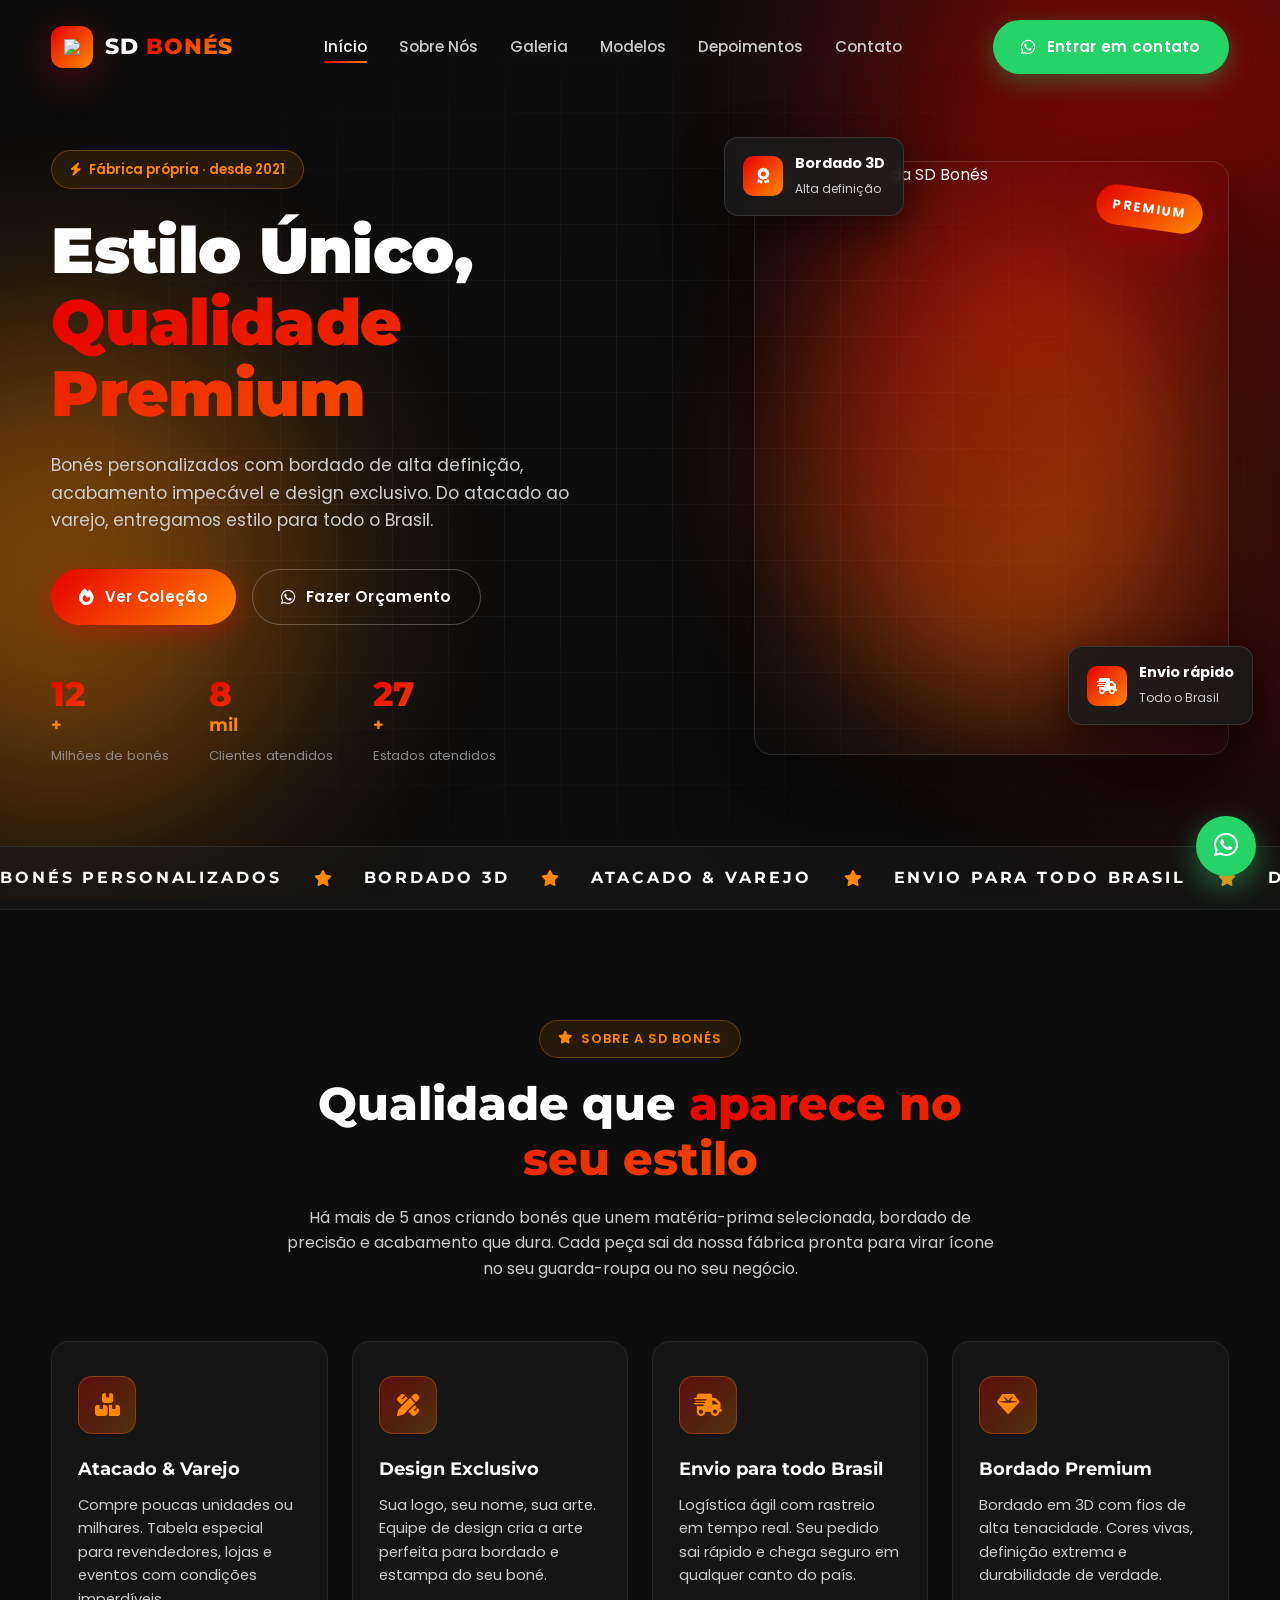
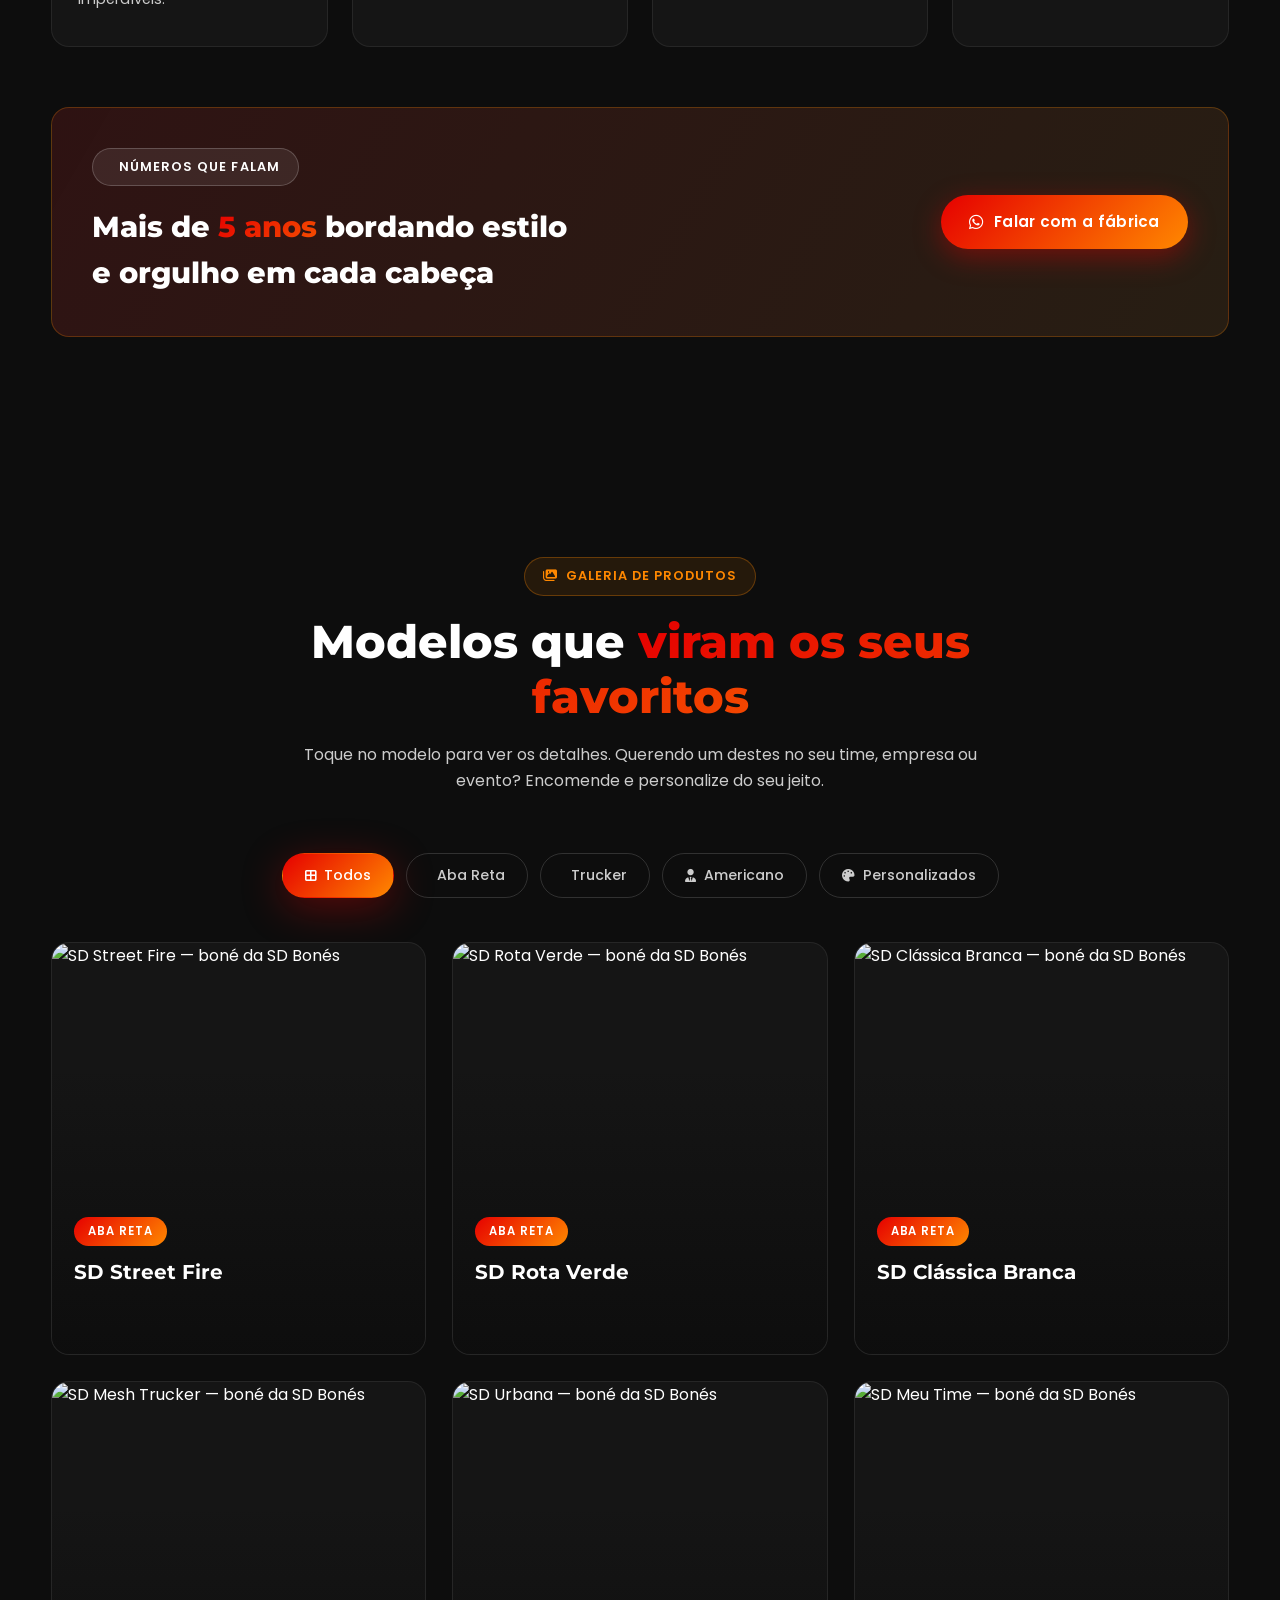
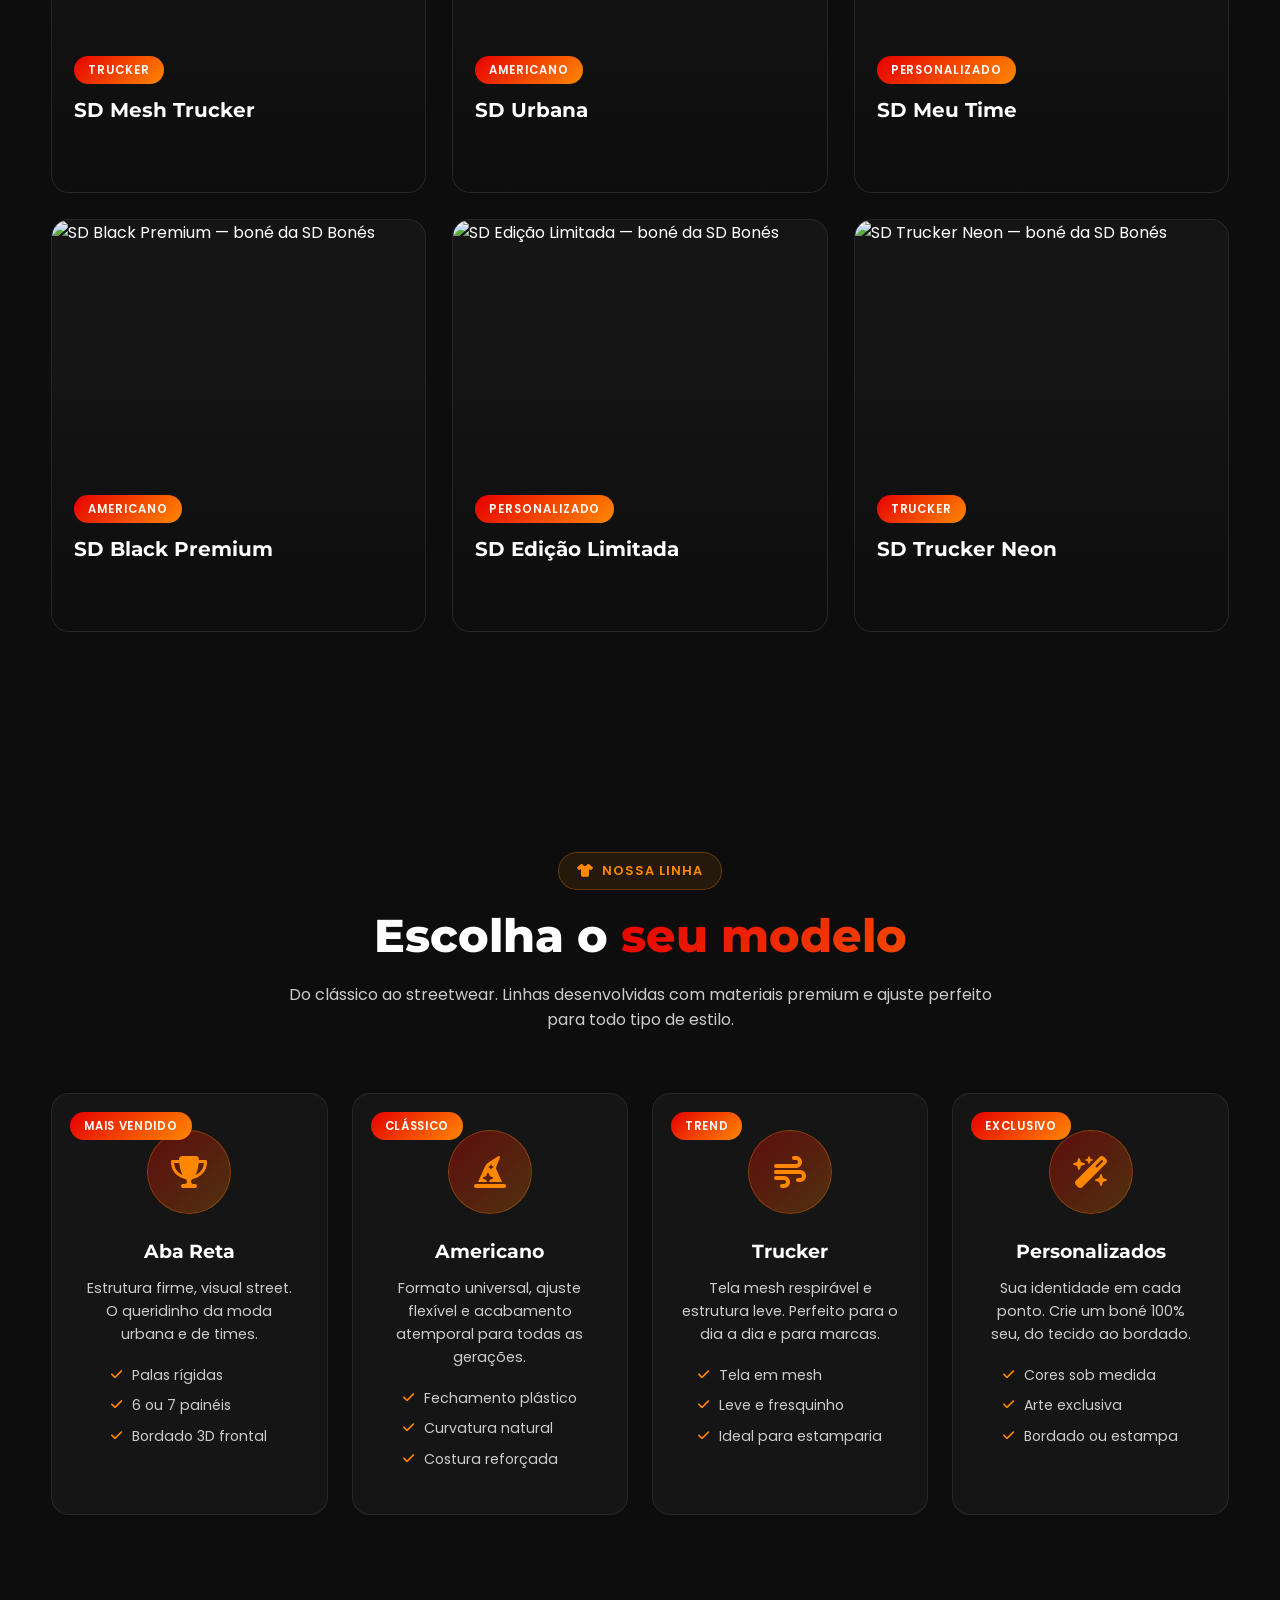
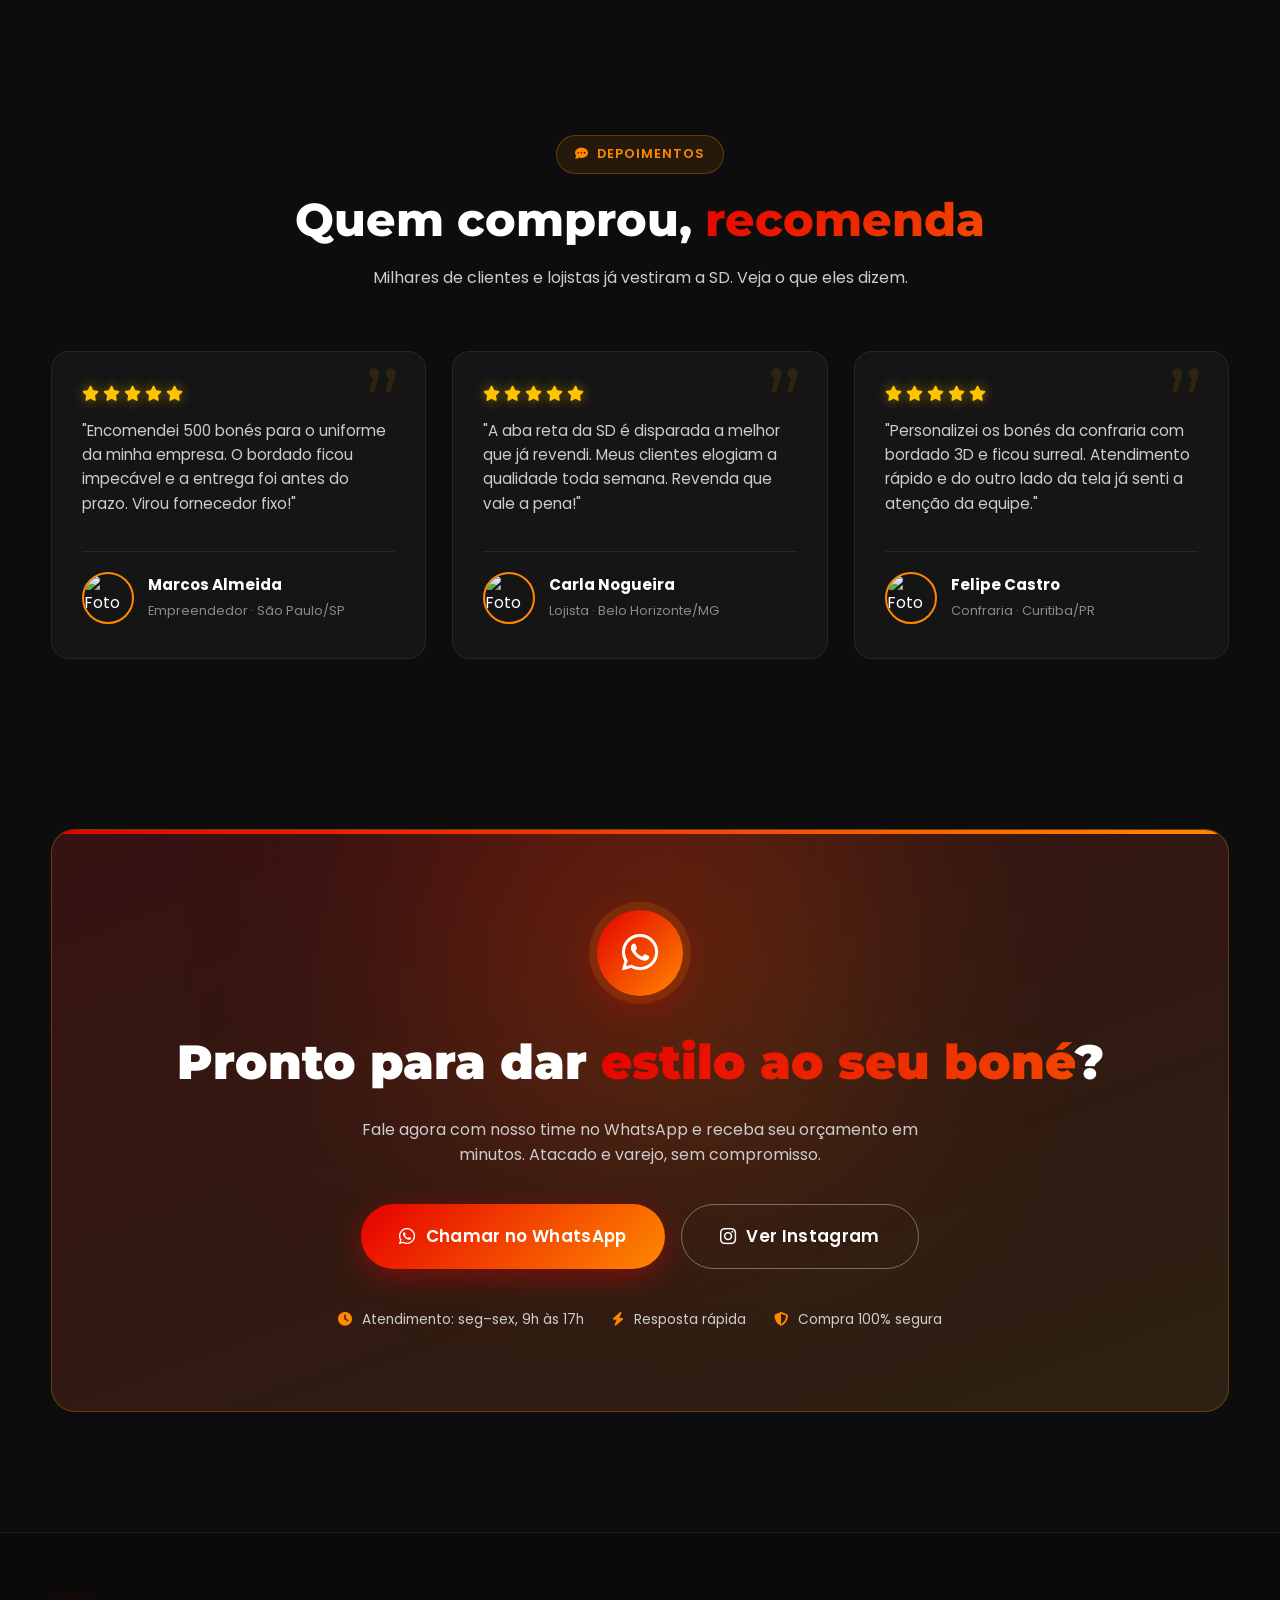
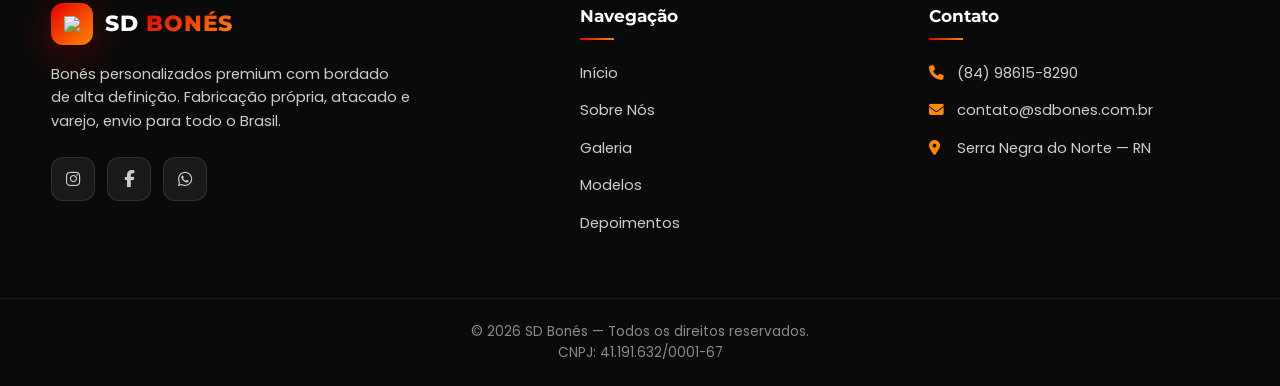
==== index.html @ 0f5629a9 "Primeira versão da landing page SD Bonés" ====
<!DOCTYPE html>
<html lang="pt-BR">
<head>
    <meta charset="UTF-8">
    <meta name="viewport" content="width=device-width, initial-scale=1.0">
    <title>SD Bonés — Bonés Personalizados Premium</title>
    <meta name="description" content="SD Bonés: fábrica de bonés personalizados, estilosos e de alta qualidade. Atacado e varejo, envio para todo o Brasil. Faça seu orçamento no WhatsApp.">
    <link rel="preconnect" href="https://fonts.googleapis.com">
    <link rel="preconnect" href="https://fonts.gstatic.com" crossorigin>
    <link href="https://fonts.googleapis.com/css2?family=Poppins:wght@300;400;500;600;700;800&family=Montserrat:wght@700;800;900&display=swap" rel="stylesheet">
    <link rel="stylesheet" href="https://cdnjs.cloudflare.com/ajax/libs/font-awesome/6.5.1/css/all.min.css">
    <script src="https://cdn.jsdelivr.net/npm/sweetalert2@11"></script>
    <link rel="stylesheet" href="style.css">
</head>
<body>

    <!-- ===== BACKGROUND GLOW FIXO ===== -->
    <div class="bg-glow" aria-hidden="true">
        <div class="orb orb-red"></div>
        <div class="orb orb-orange"></div>
        <div class="orb orb-red-2"></div>
        <div class="grid-overlay"></div>
    </div>

    <!-- ===== HEADER / NAVBAR ===== -->
    <header class="navbar" id="navbar">
        <nav class="nav-container">
            <a href="#inicio" class="brand" aria-label="SD Bonés — Início">
                <span class="brand-icon"><img src="https://i.ibb.co/QvWr6qHB/Gemini-Generated-Image-k5nzqlk5nzqlk5nz-1.png"></i></span>
                <span class="brand-text">SD <span>BONÉS</span></span>
            </a>

            <ul class="nav-menu" id="navMenu">
                <li><a href="#inicio" class="nav-link active">Início</a></li>
                <li><a href="#sobre" class="nav-link">Sobre Nós</a></li>
                <li><a href="#galeria" class="nav-link">Galeria</a></li>
                <li><a href="#modelos" class="nav-link">Modelos</a></li>
                <li><a href="#depoimentos" class="nav-link">Depoimentos</a></li>
                <li><a href="#contato" class="nav-link">Contato</a></li>
                <li class="nav-cta-mobile">
                    <a href="https://wa.me/5584986158290?text=Ol%C3%A1!%20Quero%20fazer%20um%20pedido%20de%20bon%C3%A9s%20personalizados." target="_blank" rel="noopener" class="btn btn-whatsapp btn-sm">
                        <i class="fa-brands fa-whatsapp"></i> Entrar em contato
                    </a>
                </li>
            </ul>

            <a href="https://wa.me/5584986158290?text=Ol%C3%A1!%20Quero%20fazer%20um%20pedido%20de%20bon%C3%A9s%20personalizados." target="_blank" rel="noopener" class="btn btn-whatsapp nav-cta-desktop">
                <i class="fa-brands fa-whatsapp"></i> Entrar em contato
            </a>

            <button class="hamburger" id="hamburger" aria-label="Abrir menu" aria-expanded="false">
                <span></span><span></span><span></span>
            </button>
        </nav>
    </header>

    <!-- ===== HERO ===== -->
    <section class="hero" id="inicio">
        <div class="container hero-grid">
            <div class="hero-content reveal">
                <span class="hero-badge"><i class="fa-solid fa-bolt"></i> Fábrica própria · desde 2021</span>
                <h1 class="hero-title">
                    Estilo Único, <span class="gradient-text">Qualidade Premium</span>
                </h1>
                <p class="hero-subtitle">
                    Bonés personalizados com bordado de alta definição, acabamento impecável e design exclusivo.
                    Do atacado ao varejo, entregamos estilo para todo o Brasil.
                </p>
                <div class="hero-actions">
                    <a href="#galeria" class="btn btn-gradient">
                        <i class="fa-solid fa-fire"></i> Ver Coleção
                    </a>
                    <a href="https://wa.me/5584986158290?text=Ol%C3%A1!%20Quero%20fazer%20um%20or%C3%A7amento%20de%20bon%C3%A9s." target="_blank" rel="noopener" class="btn btn-outline">
                        <i class="fa-brands fa-whatsapp"></i> Fazer Orçamento
                    </a>
                </div>
                <div class="hero-stats">
                    <div class="stat">
                        <span class="stat-num" data-count="12">0</span><span class="stat-plus">+</span>
                        <span class="stat-label">Milhões de bonés</span>
                    </div>
                    <div class="stat">
                        <span class="stat-num" data-count="8">0</span><span class="stat-plus">mil</span>
                        <span class="stat-label">Clientes atendidos</span>
                    </div>
                    <div class="stat">
                        <span class="stat-num" data-count="27">0</span><span class="stat-plus">+</span>
                        <span class="stat-label">Estados atendidos</span>
                    </div>
                </div>
            </div>

            <div class="hero-visual reveal">
                <div class="hero-card-glow"></div>
                <img class="hero-img" src="https://i.ibb.co/RG0pTcCv/Captura-de-tela-2026-08-04-175553.png" alt="Boné premium da SD Bonés">
                <div class="hero-float-card float-card-1">
                    <span class="float-icon"><i class="fa-solid fa-award"></i></span>
                    <div>
                        <strong>Bordado 3D</strong>
                        <small>Alta definição</small>
                    </div>
                </div>
                <div class="hero-float-card float-card-2">
                    <span class="float-icon"><i class="fa-solid fa-truck-fast"></i></span>
                    <div>
                        <strong>Envio rápido</strong>
                        <small>Todo o Brasil</small>
                    </div>
                </div>
                <div class="hero-float-badge">Premium</div>
            </div>
        </div>

        <div class="marquee" aria-hidden="true">
            <div class="marquee-track">
                <span>BONÉS PERSONALIZADOS</span><i class="fa-solid fa-star"></i>
                <span>BORDADO 3D</span><i class="fa-solid fa-star"></i>
                <span>ATACADO &amp; VAREJO</span><i class="fa-solid fa-star"></i>
                <span>ENVIO PARA TODO BRASIL</span><i class="fa-solid fa-star"></i>
                <span>DESIGN EXCLUSIVO</span><i class="fa-solid fa-star"></i>
                <span>BONÉS PERSONALIZADOS</span><i class="fa-solid fa-star"></i>
                <span>BORDADO 3D</span><i class="fa-solid fa-star"></i>
                <span>ATACADO &amp; VAREJO</span><i class="fa-solid fa-star"></i>
                <span>ENVIO PARA TODO BRASIL</span><i class="fa-solid fa-star"></i>
                <span>DESIGN EXCLUSIVO</span><i class="fa-solid fa-star"></i>
            </div>
        </div>
    </section>

    <!-- ===== SOBRE ===== -->
    <section class="sobre" id="sobre">
        <div class="container">
            <div class="section-head reveal">
                <span class="section-tag"><i class="fa-solid fa-star"></i> Sobre a SD Bonés</span>
                <h2 class="section-title">Qualidade que <span class="gradient-text">aparece no seu estilo</span></h2>
                <p class="section-sub">Há mais de 5 anos criando bonés que unem matéria-prima selecionada, bordado de precisão e acabamento que dura. Cada peça sai da nossa fábrica pronta para virar ícone no seu guarda-roupa ou no seu negócio.</p>
            </div>

            <div class="sobre-grid">
                <article class="card feature reveal">
                    <div class="card-glow"></div>
                    <span class="feature-icon"><i class="fa-solid fa-boxes-stacked"></i></span>
                    <h3>Atacado &amp; Varejo</h3>
                    <p>Compre poucas unidades ou milhares. Tabela especial para revendedores, lojas e eventos com condições imperdíveis.</p>
                </article>
                <article class="card feature reveal">
                    <div class="card-glow"></div>
                    <span class="feature-icon"><i class="fa-solid fa-pen-ruler"></i></span>
                    <h3>Design Exclusivo</h3>
                    <p>Sua logo, seu nome, sua arte. Equipe de design cria a arte perfeita para bordado e estampa do seu boné.</p>
                </article>
                <article class="card feature reveal">
                    <div class="card-glow"></div>
                    <span class="feature-icon"><i class="fa-solid fa-truck-fast"></i></span>
                    <h3>Envio para todo Brasil</h3>
                    <p>Logística ágil com rastreio em tempo real. Seu pedido sai rápido e chega seguro em qualquer canto do país.</p>
                </article>
                <article class="card feature reveal">
                    <div class="card-glow"></div>
                    <span class="feature-icon"><i class="fa-solid fa-gem"></i></span>
                    <h3>Bordado Premium</h3>
                    <p>Bordado em 3D com fios de alta tenacidade. Cores vivas, definição extrema e durabilidade de verdade.</p>
                </article>
            </div>

            <div class="sobre-banner reveal">
                <div class="sobre-banner-text">
                    <span class="section-tag light"><i class="gradient-text"></i> Números que falam</span>
                    <h3>Mais de <span class="gradient-text">5 anos</span> bordando estilo e orgulho em cada cabeça</h3>
                </div>
                <a href="https://wa.me/5584986158290?text=Ol%C3%A1!%20Quero%20conhecer%20mais%20sobre%20a%20SD%20Bon%C3%A9s." target="_blank" rel="noopener" class="btn btn-gradient">
                    <i class="fa-brands fa-whatsapp"></i> Falar com a fábrica
                </a>
            </div>
        </div>
    </section>

    <!-- ===== GALERIA ===== -->
    <section class="galeria" id="galeria">
        <div class="container">
            <div class="section-head reveal">
                <span class="section-tag"><i class="fa-solid fa-images"></i> Galeria de Produtos</span>
                <h2 class="section-title">Modelos que <span class="gradient-text">viram os seus favoritos</span></h2>
                <p class="section-sub">Toque no modelo para ver os detalhes. Querendo um destes no seu time, empresa ou evento? Encomende e personalize do seu jeito.</p>
            </div>

            <div class="filter-bar reveal" id="filterBar">
                <button class="filter-btn active" data-filter="todos"><i class="fa-solid fa-border-all"></i> Todos</button>
                <button class="filter-btn" data-filter="abareta"><i class="fa-solid fa-cap-solid"></i> Aba Reta</button>
                <button class="filter-btn" data-filter="trucker"><i class="fa-solid fa-mesh"></i> Trucker</button>
                <button class="filter-btn" data-filter="americano"><i class="fa-solid fa-user-tie"></i> Americano</button>
                <button class="filter-btn" data-filter="personalizados"><i class="fa-solid fa-palette"></i> Personalizados</button>
            </div>

            <div class="gallery-grid" id="galleryGrid">
                <!-- Items injetados via JS -->
            </div>
        </div>
    </section>

    <!-- ===== MODELOS ===== -->
    <section class="modelos" id="modelos">
        <div class="container">
            <div class="section-head reveal">
                <span class="section-tag"><i class="fa-solid fa-shirt"></i>Nossa Linha</span>
                <h2 class="section-title">Escolha o <span class="gradient-text">seu modelo</span></h2>
                <p class="section-sub">Do clássico ao streetwear. Linhas desenvolvidas com materiais premium e ajuste perfeito para todo tipo de estilo.</p>
            </div>

            <div class="modelos-grid">
                <article class="modelo-card reveal">
                    <span class="modelo-tag">Mais vendido</span>
                    <div class="modelo-emoji"><i class="fa-solid fa-trophy"></i></div>
                    <h3>Aba Reta</h3>
                    <p>Estrutura firme, visual street. O queridinho da moda urbana e de times.</p>
                    <ul>
                        <li><i class="fa-solid fa-check"></i> Palas rígidas</li>
                        <li><i class="fa-solid fa-check"></i> 6 ou 7 painéis</li>
                        <li><i class="fa-solid fa-check"></i> Bordado 3D frontal</li>
                    </ul>
                </article>
                <article class="modelo-card reveal">
                    <span class="modelo-tag">Clássico</span>
                    <div class="modelo-emoji"><i class="fa-solid fa-hat-wizard"></i></div>
                    <h3>Americano</h3>
                    <p>Formato universal, ajuste flexível e acabamento atemporal para todas as gerações.</p>
                    <ul>
                        <li><i class="fa-solid fa-check"></i> Fechamento plástico</li>
                        <li><i class="fa-solid fa-check"></i> Curvatura natural</li>
                        <li><i class="fa-solid fa-check"></i> Costura reforçada</li>
                    </ul>
                </article>
                <article class="modelo-card reveal">
                    <span class="modelo-tag">Trend</span>
                    <div class="modelo-emoji"><i class="fa-solid fa-wind"></i></div>
                    <h3>Trucker</h3>
                    <p>Tela mesh respirável e estrutura leve. Perfeito para o dia a dia e para marcas.</p>
                    <ul>
                        <li><i class="fa-solid fa-check"></i> Tela em mesh</li>
                        <li><i class="fa-solid fa-check"></i> Leve e fresquinho</li>
                        <li><i class="fa-solid fa-check"></i> Ideal para estamparia</li>
                    </ul>
                </article>
                <article class="modelo-card reveal">
                    <span class="modelo-tag">Exclusivo</span>
                    <div class="modelo-emoji"><i class="fa-solid fa-wand-magic-sparkles"></i></div>
                    <h3>Personalizados</h3>
                    <p>Sua identidade em cada ponto. Crie um boné 100% seu, do tecido ao bordado.</p>
                    <ul>
                        <li><i class="fa-solid fa-check"></i> Cores sob medida</li>
                        <li><i class="fa-solid fa-check"></i> Arte exclusiva</li>
                        <li><i class="fa-solid fa-check"></i> Bordado ou estampa</li>
                    </ul>
                </article>
            </div>
        </div>
    </section>

    <!-- ===== DEPOIMENTOS ===== -->
    <section class="depoimentos" id="depoimentos">
        <div class="container">
            <div class="section-head reveal">
                <span class="section-tag"><i class="fa-solid fa-comment-dots"></i> Depoimentos</span>
                <h2 class="section-title">Quem comprou, <span class="gradient-text">recomenda</span></h2>
                <p class="section-sub">Milhares de clientes e lojistas já vestiram a SD. Veja o que eles dizem.</p>
            </div>

            <div class="testimonials-grid">
                <article class="testimonial-card reveal">
                    <div class="stars">
                        <i class="fa-solid fa-star"></i><i class="fa-solid fa-star"></i><i class="fa-solid fa-star"></i><i class="fa-solid fa-star"></i><i class="fa-solid fa-star"></i>
                    </div>
                    <p class="testimonial-text">"Encomendei 500 bonés para o uniforme da minha empresa. O bordado ficou impecável e a entrega foi antes do prazo. Virou fornecedor fixo!"</p>
                    <div class="testimonial-author">
                        <img src="https://i.pravatar.cc/80?img=12" alt="Foto de Marcos Almeida" loading="lazy">
                        <div>
                            <strong>Marcos Almeida</strong>
                            <small>Empreendedor · São Paulo/SP</small>
                        </div>
                    </div>
                </article>
                <article class="testimonial-card reveal">
                    <div class="stars">
                        <i class="fa-solid fa-star"></i><i class="fa-solid fa-star"></i><i class="fa-solid fa-star"></i><i class="fa-solid fa-star"></i><i class="fa-solid fa-star"></i>
                    </div>
                    <p class="testimonial-text">"A aba reta da SD é disparada a melhor que já revendi. Meus clientes elogiam a qualidade toda semana. Revenda que vale a pena!"</p>
                    <div class="testimonial-author">
                        <img src="https://i.pravatar.cc/80?img=47" alt="Foto de Carla Nogueira" loading="lazy">
                        <div>
                            <strong>Carla Nogueira</strong>
                            <small>Lojista · Belo Horizonte/MG</small>
                        </div>
                    </div>
                </article>
                <article class="testimonial-card reveal">
                    <div class="stars">
                        <i class="fa-solid fa-star"></i><i class="fa-solid fa-star"></i><i class="fa-solid fa-star"></i><i class="fa-solid fa-star"></i><i class="fa-solid fa-star"></i>
                    </div>
                    <p class="testimonial-text">"Personalizei os bonés da confraria com bordado 3D e ficou surreal. Atendimento rápido e do outro lado da tela já senti a atenção da equipe."</p>
                    <div class="testimonial-author">
                        <img src="https://i.pravatar.cc/80?img=32" alt="Foto de Felipe Castro" loading="lazy">
                        <div>
                            <strong>Felipe Castro</strong>
                            <small>Confraria · Curitiba/PR</small>
                        </div>
                    </div>
                </article>
            </div>
        </div>
    </section>

    <!-- ===== CTA FINAL ===== -->
    <section class="cta-final" id="contato">
        <div class="container">
            <div class="cta-banner reveal">
                <div class="cta-glow"></div>
                <span class="cta-icon"><i class="fa-brands fa-whatsapp"></i></span>
                <h2>Pronto para dar <span class="gradient-text">estilo ao seu boné</span>?</h2>
                <p>Fale agora com nosso time no WhatsApp e receba seu orçamento em minutos. Atacado e varejo, sem compromisso.</p>
                <div class="cta-actions">
                    <a href="https://wa.me/5584986158290?text=Ol%C3%A1!%20Quero%20fazer%20um%20pedido%20de%20bon%C3%A9s." target="_blank" rel="noopener" class="btn btn-gradient btn-lg">
                        <i class="fa-brands fa-whatsapp"></i> Chamar no WhatsApp
                    </a>
                    <a href="https://www.instagram.com/sd.bones/" target="_blank" rel="noopener" class="btn btn-outline-light btn-lg">
                        <i class="fa-brands fa-instagram"></i> Ver Instagram
                    </a>
                </div>
                <div class="cta-meta">
                    <span><i class="fa-solid fa-clock"></i> Atendimento: seg–sex, 9h às 17h</span>
                    <span><i class="fa-solid fa-bolt"></i> Resposta rápida</span>
                    <span><i class="fa-solid fa-shield-halved"></i> Compra 100% segura</span>
                </div>
            </div>
        </div>
    </section>

    <!-- ===== FOOTER ===== -->
    <footer class="footer">
        <div class="container footer-grid">
            <div class="footer-brand">
                <a href="#inicio" class="brand">
                    <span class="brand-icon"><img src="https://i.ibb.co/QvWr6qHB/Gemini-Generated-Image-k5nzqlk5nzqlk5nz-1.png"></span>
                    <span class="brand-text">SD <span>BONÉS</span></span>
                </a>
                <p>Bonés personalizados premium com bordado de alta definição. Fabricação própria, atacado e varejo, envio para todo o Brasil.</p>
                <div class="footer-social">
                    <a href="https://www.instagram.com/sd.bones/" target="_blank" rel="noopener" aria-label="Instagram"><i class="fa-brands fa-instagram"></i></a>
                    <a href="https://facebook.com" target="_blank" rel="noopener" aria-label="Facebook"><i class="fa-brands fa-facebook-f"></i></a>
                    <a href="https://wa.me/5584986158290" target="_blank" rel="noopener" aria-label="WhatsApp"><i class="fa-brands fa-whatsapp"></i></a>
                </div>
            </div>

            <div class="footer-col">
                <h4>Navegação</h4>
                <ul>
                    <li><a href="#inicio">Início</a></li>
                    <li><a href="#sobre">Sobre Nós</a></li>
                    <li><a href="#galeria">Galeria</a></li>
                    <li><a href="#modelos">Modelos</a></li>
                    <li><a href="#depoimentos">Depoimentos</a></li>
                </ul>
            </div>

            <div class="footer-col">
                <h4>Contato</h4>
                <ul>
                    <li><a href="tel:+5584986158290"><i class="fa-solid fa-phone"></i> (84) 98615-8290</a></li>
                    <li><a href="mailto:contato@sdbones.com.br"><i class="fa-solid fa-envelope"></i> contato@sdbones.com.br</a></li>
                    <li><a href="#"><i class="fa-solid fa-location-dot"></i> Serra Negra do Norte — RN</a></li>
                </ul>
            </div>
        </div>

        <div class="footer-bottom">
            <p>&copy; <span id="year"></span> SD Bonés — Todos os direitos reservados.</p>
            <p> CNPJ: 41.191.632/0001-67</p>
        </div>
    </footer>

    <!-- ===== BOTÃO VOLTAR AO TOPO ===== -->
    <a href="#inicio" class="back-to-top" id="backToTop" aria-label="Voltar ao topo">
        <i class="fa-solid fa-arrow-up"></i>
    </a>

    <!-- ===== WHATSAPP FLUTUANTE ===== -->
    <a href="https://wa.me/5584986158290?text=Ol%C3%A1!%20Quero%20fazer%20um%20pedido%20de%20bon%C3%A9s." target="_blank" rel="noopener" class="whatsapp-float" aria-label="Falar no WhatsApp">
        <i class="fa-brands fa-whatsapp"></i>
    </a>

    <script src="script.js"></script>
</body>
</html>
---- style.css ----
/* ==========================================================================
   SD BONÉS — Landing Page
   Paleta: #0D0D0D / #1A1A1A · #E60000 · #FF8800 · #FFFFFF / #CCCCCC
   ========================================================================== */

:root {
    --bg: #0D0D0D;
    --bg-soft: #1A1A1A;
    --bg-card: #151515;
    --red: #E60000;
    --orange: #FF8800;
    --yellow: #FFC400;
    --white: #FFFFFF;
    --gray: #CCCCCC;
    --gray-dark: #8A8A8A;
    --gradient: linear-gradient(135deg, var(--red) 0%, var(--orange) 100%);
    --gradient-soft: linear-gradient(135deg, rgba(230, 0, 0, 0.35) 0%, rgba(255, 136, 0, 0.25) 100%);
    --radius: 18px;
    --radius-sm: 12px;
    --font-head: 'Montserrat', sans-serif;
    --font-body: 'Poppins', sans-serif;
    --shadow-glow: 0 10px 40px rgba(230, 0, 0, 0.35);
    --transition: all 0.35s cubic-bezier(0.25, 0.46, 0.45, 0.94);
}

* {
    margin: 0;
    padding: 0;
    box-sizing: border-box;
}

html {
    scroll-behavior: smooth;
    scroll-padding-top: 90px;
}

body {
    font-family: var(--font-body);
    background: var(--bg);
    color: var(--white);
    line-height: 1.6;
    overflow-x: hidden;
    -webkit-font-smoothing: antialiased;
}

a {
    text-decoration: none;
    color: inherit;
}

ul {
    list-style: none;
}

img {
    max-width: 100%;
    display: block;
}

::selection {
    background: var(--red);
    color: var(--white);
}

::-webkit-scrollbar {
    width: 10px;
}
::-webkit-scrollbar-track {
    background: var(--bg);
}
::-webkit-scrollbar-thumb {
    background: linear-gradient(var(--red), var(--orange));
    border-radius: 6px;
}

.container {
    width: min(1200px, 92%);
    margin-inline: auto;
}

/* ---------- Background Glow Fixo ---------- */
.bg-glow {
    position: fixed;
    inset: 0;
    z-index: -1;
    pointer-events: none;
    overflow: hidden;
}

.orb {
    position: absolute;
    border-radius: 50%;
    filter: blur(110px);
    opacity: 0.45;
    animation: orbFloat 14s ease-in-out infinite;
}

.orb-red {
    width: 560px;
    height: 560px;
    background: var(--red);
    top: -180px;
    right: -140px;
}

.orb-orange {
    width: 480px;
    height: 480px;
    background: var(--orange);
    bottom: 10%;
    left: -180px;
    animation-delay: -5s;
}

.orb-red-2 {
    width: 380px;
    height: 380px;
    background: rgba(230, 0, 0, 0.55);
    top: 45%;
    right: -120px;
    animation-delay: -9s;
}

@keyframes orbFloat {
    0%, 100% { transform: translate(0, 0) scale(1); }
    33% { transform: translate(40px, -30px) scale(1.08); }
    66% { transform: translate(-30px, 30px) scale(0.95); }
}

.grid-overlay {
    position: absolute;
    inset: 0;
    background-image:
        linear-gradient(rgba(255, 255, 255, 0.04) 1px, transparent 1px),
        linear-gradient(90deg, rgba(255, 255, 255, 0.04) 1px, transparent 1px);
    background-size: 56px 56px;
    mask-image: radial-gradient(ellipse at center, black 30%, transparent 75%);
    -webkit-mask-image: radial-gradient(ellipse at center, black 30%, transparent 75%);
}

/* ---------- Botões ---------- */
.btn {
    display: inline-flex;
    align-items: center;
    justify-content: center;
    gap: 10px;
    padding: 15px 28px;
    border-radius: 50px;
    font-weight: 600;
    font-size: 0.95rem;
    letter-spacing: 0.02em;
    transition: var(--transition);
    cursor: pointer;
    border: none;
    position: relative;
    overflow: hidden;
    white-space: nowrap;
}

.btn i {
    font-size: 1.1em;
}

.btn-gradient {
    background: var(--gradient);
    color: var(--white);
    box-shadow: 0 8px 28px rgba(230, 0, 0, 0.4);
}

.btn-gradient::before {
    content: '';
    position: absolute;
    inset: 0;
    background: linear-gradient(135deg, var(--orange), var(--red));
    opacity: 0;
    transition: var(--transition);
}

.btn-gradient:hover {
    transform: translateY(-3px);
    box-shadow: 0 14px 40px rgba(255, 136, 0, 0.5);
}

.btn-gradient:hover::before {
    opacity: 1;
}

.btn-gradient > * {
    position: relative;
    z-index: 1;
}

.btn-outline {
    background: transparent;
    color: var(--white);
    border: 1.5px solid rgba(255, 255, 255, 0.25);
}

.btn-outline:hover {
    border-color: var(--orange);
    color: var(--orange);
    transform: translateY(-3px);
    box-shadow: 0 10px 30px rgba(255, 136, 0, 0.2);
}

.btn-outline-light {
    background: transparent;
    color: var(--white);
    border: 1.5px solid rgba(255, 255, 255, 0.35);
}

.btn-outline-light:hover {
    background: rgba(255, 255, 255, 0.08);
    transform: translateY(-3px);
}

.btn-whatsapp {
    background: #25D366;
    color: #fff;
    box-shadow: 0 8px 24px rgba(37, 211, 102, 0.35);
}

.btn-whatsapp:hover {
    transform: translateY(-2px);
    box-shadow: 0 12px 32px rgba(37, 211, 102, 0.5);
    background: #1fce5e;
}

.btn-sm {
    padding: 10px 20px;
    font-size: 0.85rem;
}

.btn-lg {
    padding: 18px 38px;
    font-size: 1.05rem;
}

/* ---------- Navbar ---------- */
.navbar {
    position: fixed;
    top: 0;
    left: 0;
    right: 0;
    z-index: 1000;
    padding: 20px 0;
    transition: var(--transition);
}

.navbar.scrolled {
    padding: 12px 0;
    background: rgba(13, 13, 13, 0.85);
    backdrop-filter: blur(16px);
    -webkit-backdrop-filter: blur(16px);
    border-bottom: 1px solid rgba(255, 255, 255, 0.07);
}

.nav-container {
    width: min(1200px, 92%);
    margin-inline: auto;
    display: flex;
    align-items: center;
    justify-content: space-between;
    gap: 20px;
}

.brand {
    display: flex;
    align-items: center;
    gap: 12px;
    font-family: var(--font-head);
    font-weight: 800;
    font-size: 1.4rem;
    letter-spacing: 0.04em;
}

.brand-icon {
    width: 42px;
    height: 42px;
    display: grid;
    place-items: center;
    background: var(--gradient);
    border-radius: 12px;
    font-size: 1.1rem;
    box-shadow: var(--shadow-glow);
}

.brand-text span {
    background: var(--gradient);
    -webkit-background-clip: text;
    background-clip: text;
    -webkit-text-fill-color: transparent;
}

.nav-menu {
    display: flex;
    align-items: center;
    gap: 32px;
}

.nav-link {
    position: relative;
    font-weight: 500;
    font-size: 0.95rem;
    color: var(--gray);
    transition: var(--transition);
}

.nav-link::after {
    content: '';
    position: absolute;
    left: 0;
    bottom: -6px;
    width: 0;
    height: 2px;
    background: var(--gradient);
    border-radius: 2px;
    transition: var(--transition);
}

.nav-link:hover,
.nav-link.active {
    color: var(--white);
}

.nav-link:hover::after,
.nav-link.active::after {
    width: 100%;
}

.nav-cta-mobile {
    display: none;
}

.hamburger {
    display: none;
    flex-direction: column;
    gap: 5px;
    background: none;
    border: none;
    cursor: pointer;
    padding: 6px;
    z-index: 1001;
}

.hamburger span {
    width: 26px;
    height: 3px;
    background: var(--white);
    border-radius: 3px;
    transition: var(--transition);
}

.hamburger.open span:nth-child(1) {
    transform: translateY(8px) rotate(45deg);
}
.hamburger.open span:nth-child(2) {
    opacity: 0;
}
.hamburger.open span:nth-child(3) {
    transform: translateY(-8px) rotate(-45deg);
}

/* ---------- Hero ---------- */
.hero {
    position: relative;
    padding: 150px 0 0;
    min-height: 100vh;
    display: flex;
    flex-direction: column;
    justify-content: center;
}

.hero-grid {
    display: grid;
    grid-template-columns: 1.15fr 0.85fr;
    gap: 60px;
    align-items: center;
    padding-bottom: 80px;
}

.hero-badge {
    display: inline-flex;
    align-items: center;
    gap: 8px;
    padding: 8px 18px;
    border-radius: 50px;
    font-size: 0.82rem;
    font-weight: 600;
    color: var(--orange);
    background: rgba(255, 136, 0, 0.1);
    border: 1px solid rgba(255, 136, 0, 0.3);
    margin-bottom: 26px;
    animation: badgePulse 3s ease-in-out infinite;
}

@keyframes badgePulse {
    0%, 100% { box-shadow: 0 0 0 0 rgba(255, 136, 0, 0.25); }
    50% { box-shadow: 0 0 0 10px rgba(255, 136, 0, 0); }
}

.hero-title {
    font-family: var(--font-head);
    font-weight: 900;
    font-size: clamp(2.4rem, 5vw, 4.1rem);
    line-height: 1.12;
    letter-spacing: -0.01em;
    margin-bottom: 22px;
}

.gradient-text {
    background: var(--gradient);
    -webkit-background-clip: text;
    background-clip: text;
    -webkit-text-fill-color: transparent;
    background-size: 200% auto;
    animation: gradientShift 5s ease infinite;
}

@keyframes gradientShift {
    0%, 100% { background-position: 0% 50%; }
    50% { background-position: 100% 50%; }
}

.hero-subtitle {
    color: var(--gray);
    font-size: 1.08rem;
    max-width: 540px;
    margin-bottom: 34px;
}

.hero-actions {
    display: flex;
    flex-wrap: wrap;
    gap: 16px;
    margin-bottom: 52px;
}

.hero-stats {
    display: flex;
    flex-wrap: wrap;
    gap: 40px;
}

.stat {
    display: flex;
    flex-direction: column;
}

.stat-num {
    font-family: var(--font-head);
    font-weight: 800;
    font-size: 2.1rem;
    background: var(--gradient);
    -webkit-background-clip: text;
    background-clip: text;
    -webkit-text-fill-color: transparent;
    line-height: 1;
}

.stat-plus {
    font-family: var(--font-head);
    font-weight: 700;
    font-size: 1.1rem;
    color: var(--orange);
}

.stat-label {
    font-size: 0.82rem;
    color: var(--gray-dark);
    margin-top: 6px;
}

/* Hero visual */
.hero-visual {
    position: relative;
}

.hero-card-glow {
    position: absolute;
    inset: 8%;
    background: var(--gradient);
    filter: blur(70px);
    opacity: 0.5;
    z-index: -1;
    border-radius: 50%;
    animation: glowPulse 4s ease-in-out infinite;
}

@keyframes glowPulse {
    0%, 100% { opacity: 0.4; transform: scale(0.95); }
    50% { opacity: 0.7; transform: scale(1.05); }
}

.hero-img {
    width: 100%;
    aspect-ratio: 4/5;
    object-fit: cover;
    border-radius: var(--radius);
    border: 1px solid rgba(255, 255, 255, 0.12);
    box-shadow: 0 30px 80px rgba(0, 0, 0, 0.6);
    animation: heroFloat 6s ease-in-out infinite;
}

@keyframes heroFloat {
    0%, 100% { transform: translateY(0); }
    50% { transform: translateY(-14px); }
}

.hero-float-card {
    position: absolute;
    display: flex;
    align-items: center;
    gap: 12px;
    padding: 14px 18px;
    background: rgba(26, 26, 26, 0.85);
    backdrop-filter: blur(12px);
    border: 1px solid rgba(255, 255, 255, 0.12);
    border-radius: 14px;
    box-shadow: 0 14px 40px rgba(0, 0, 0, 0.5);
    animation: floatCard 5s ease-in-out infinite;
}

.hero-float-card strong {
    font-size: 0.9rem;
    display: block;
}

.hero-float-card small {
    font-size: 0.75rem;
    color: var(--gray);
}

.float-icon {
    width: 40px;
    height: 40px;
    display: grid;
    place-items: center;
    border-radius: 10px;
    background: var(--gradient);
    font-size: 1rem;
}

.float-card-1 {
    top: -24px;
    left: -30px;
}

.float-card-2 {
    bottom: 30px;
    right: -24px;
    animation-delay: -2.5s;
}

.hero-float-badge {
    position: absolute;
    top: 28px;
    right: 26px;
    padding: 10px 16px;
    border-radius: 50px;
    font-weight: 700;
    font-size: 0.8rem;
    letter-spacing: 0.14em;
    text-transform: uppercase;
    background: var(--gradient);
    box-shadow: var(--shadow-glow);
    transform: rotate(8deg);
}

@keyframes floatCard {
    0%, 100% { transform: translateY(0); }
    50% { transform: translateY(-10px); }
}

/* Marquee */
.marquee {
    border-top: 1px solid rgba(255, 255, 255, 0.08);
    border-bottom: 1px solid rgba(255, 255, 255, 0.08);
    padding: 18px 0;
    overflow: hidden;
    background: rgba(26, 26, 26, 0.6);
}

.marquee-track {
    display: flex;
    align-items: center;
    gap: 32px;
    white-space: nowrap;
    animation: marquee 28s linear infinite;
    width: max-content;
}

.marquee-track span {
    font-family: var(--font-head);
    font-weight: 700;
    font-size: 1rem;
    letter-spacing: 0.18em;
    color: var(--white);
}

.marquee-track i {
    color: var(--orange);
}

@keyframes marquee {
    from { transform: translateX(0); }
    to { transform: translateX(-50%); }
}

/* ---------- Seções ---------- */
section {
    position: relative;
}

.sobre,
.galeria,
.depoimentos,
.modelos {
    padding: 110px 0;
}

.section-head {
    text-align: center;
    max-width: 720px;
    margin: 0 auto 60px;
}

.section-tag {
    display: inline-flex;
    align-items: center;
    gap: 8px;
    padding: 8px 18px;
    border-radius: 50px;
    font-size: 0.8rem;
    font-weight: 600;
    letter-spacing: 0.08em;
    text-transform: uppercase;
    color: var(--orange);
    background: rgba(255, 136, 0, 0.1);
    border: 1px solid rgba(255, 136, 0, 0.3);
    margin-bottom: 18px;
}

.section-tag.light {
    color: var(--white);
    background: rgba(255, 255, 255, 0.08);
    border-color: rgba(255, 255, 255, 0.2);
}

.section-title {
    font-family: var(--font-head);
    font-weight: 800;
    font-size: clamp(1.9rem, 3.6vw, 2.9rem);
    line-height: 1.2;
    margin-bottom: 18px;
}

.section-sub {
    color: var(--gray);
    font-size: 1rem;
}

/* ---------- Sobre ---------- */
.sobre-grid {
    display: grid;
    grid-template-columns: repeat(4, 1fr);
    gap: 24px;
    margin-bottom: 60px;
}

.card {
    position: relative;
    background: var(--bg-card);
    border: 1px solid rgba(255, 255, 255, 0.07);
    border-radius: var(--radius);
    padding: 34px 26px;
    transition: var(--transition);
    overflow: hidden;
}

.card:hover {
    transform: translateY(-8px);
    border-color: rgba(255, 136, 0, 0.45);
    box-shadow: 0 20px 50px rgba(230, 0, 0, 0.25);
}

.card-glow {
    position: absolute;
    top: -60px;
    right: -60px;
    width: 140px;
    height: 140px;
    background: var(--gradient-soft);
    filter: blur(50px);
    opacity: 0;
    transition: var(--transition);
}

.card:hover .card-glow {
    opacity: 1;
}

.feature-icon {
    width: 58px;
    height: 58px;
    display: grid;
    place-items: center;
    font-size: 1.4rem;
    border-radius: 14px;
    background: var(--gradient-soft);
    border: 1px solid rgba(255, 136, 0, 0.3);
    color: var(--orange);
    margin-bottom: 20px;
    transition: var(--transition);
}

.card:hover .feature-icon {
    background: var(--gradient);
    color: var(--white);
    box-shadow: var(--shadow-glow);
    transform: scale(1.08);
}

.feature h3 {
    font-family: var(--font-head);
    font-weight: 700;
    font-size: 1.15rem;
    margin-bottom: 10px;
}

.feature p {
    color: var(--gray);
    font-size: 0.92rem;
}

.sobre-banner {
    display: flex;
    align-items: center;
    justify-content: space-between;
    gap: 30px;
    flex-wrap: wrap;
    padding: 40px;
    border-radius: var(--radius);
    background:
        linear-gradient(120deg, rgba(230, 0, 0, 0.12), rgba(255, 136, 0, 0.08)),
        var(--bg-card);
    border: 1px solid rgba(255, 136, 0, 0.25);
}

.sobre-banner h3 {
    font-family: var(--font-head);
    font-weight: 800;
    font-size: clamp(1.3rem, 2.4vw, 1.8rem);
    max-width: 480px;
}

/* ---------- Galeria ---------- */
.filter-bar {
    display: flex;
    flex-wrap: wrap;
    justify-content: center;
    gap: 12px;
    margin-bottom: 44px;
}

.filter-btn {
    padding: 11px 22px;
    border-radius: 50px;
    border: 1px solid rgba(255, 255, 255, 0.15);
    background: transparent;
    color: var(--gray);
    font-family: var(--font-body);
    font-weight: 500;
    font-size: 0.88rem;
    cursor: pointer;
    transition: var(--transition);
    display: inline-flex;
    align-items: center;
    gap: 8px;
}

.filter-btn i {
    font-size: 0.9em;
}

.filter-btn:hover {
    border-color: var(--orange);
    color: var(--white);
    transform: translateY(-2px);
}

.filter-btn.active {
    background: var(--gradient);
    color: var(--white);
    border-color: transparent;
    box-shadow: var(--shadow-glow);
}

.gallery-grid {
    display: grid;
    grid-template-columns: repeat(3, 1fr);
    gap: 26px;
}

.gallery-item {
    position: relative;
    border-radius: var(--radius);
    overflow: hidden;
    background: var(--bg-card);
    border: 1px solid rgba(255, 255, 255, 0.07);
    cursor: pointer;
    transition: var(--transition);
    animation: fadeInUp 0.5s ease backwards;
}

.gallery-item:hover {
    transform: translateY(-8px);
    border-color: rgba(255, 136, 0, 0.5);
    box-shadow: 0 24px 60px rgba(230, 0, 0, 0.3);
}

.gallery-img-wrap {
    position: relative;
    overflow: hidden;
    aspect-ratio: 4/4.4;
}

.gallery-img-wrap img {
    width: 100%;
    height: 100%;
    object-fit: cover;
    transition: transform 0.7s cubic-bezier(0.25, 0.46, 0.45, 0.94);
}

.gallery-item:hover .gallery-img-wrap img {
    transform: scale(1.12);
}

.gallery-overlay {
    position: absolute;
    inset: 0;
    background: linear-gradient(to top, rgba(13, 13, 13, 0.95) 0%, rgba(13, 13, 13, 0.35) 45%, transparent 70%);
    display: flex;
    flex-direction: column;
    justify-content: flex-end;
    padding: 22px;
}

.gallery-cat {
    align-self: flex-start;
    padding: 5px 14px;
    border-radius: 50px;
    font-size: 0.72rem;
    font-weight: 600;
    letter-spacing: 0.08em;
    text-transform: uppercase;
    background: var(--gradient);
    margin-bottom: 10px;
}

.gallery-name {
    font-family: var(--font-head);
    font-weight: 700;
    font-size: 1.25rem;
}

.gallery-price {
    color: var(--orange);
    font-weight: 600;
    font-size: 0.95rem;
    margin-bottom: 16px;
}

.gallery-actions {
    display: flex;
    gap: 10px;
    transform: translateY(12px);
    opacity: 0;
    transition: var(--transition);
}

.gallery-item:hover .gallery-actions {
    transform: translateY(0);
    opacity: 1;
}

.btn-details {
    flex: 1;
    padding: 11px;
    border-radius: 10px;
    border: 1.5px solid rgba(255, 255, 255, 0.35);
    background: rgba(255, 255, 255, 0.06);
    color: var(--white);
    font-family: var(--font-body);
    font-weight: 600;
    font-size: 0.85rem;
    cursor: pointer;
    transition: var(--transition);
    display: inline-flex;
    align-items: center;
    justify-content: center;
    gap: 8px;
}

.btn-details:hover {
    background: var(--white);
    color: var(--bg);
}

.btn-order {
    padding: 11px 18px;
    border-radius: 10px;
    border: none;
    background: var(--gradient);
    color: var(--white);
    font-family: var(--font-body);
    font-weight: 600;
    font-size: 0.85rem;
    cursor: pointer;
    transition: var(--transition);
    display: inline-flex;
    align-items: center;
    justify-content: center;
    gap: 8px;
}

.btn-order:hover {
    box-shadow: var(--shadow-glow);
    transform: translateY(-2px);
}

@keyframes fadeInUp {
    from { opacity: 0; transform: translateY(30px); }
    to { opacity: 1; transform: translateY(0); }
}

/* ---------- Modelos ---------- */
.modelos-grid {
    display: grid;
    grid-template-columns: repeat(4, 1fr);
    gap: 24px;
}

.modelo-card {
    position: relative;
    background: var(--bg-card);
    border: 1px solid rgba(255, 255, 255, 0.07);
    border-radius: var(--radius);
    padding: 36px 28px;
    text-align: center;
    transition: var(--transition);
    overflow: hidden;
}

.modelo-card::before {
    content: '';
    position: absolute;
    top: 0;
    left: 0;
    right: 0;
    height: 3px;
    background: var(--gradient);
    opacity: 0;
    transition: var(--transition);
}

.modelo-card:hover {
    transform: translateY(-8px);
    border-color: rgba(255, 136, 0, 0.45);
    box-shadow: 0 20px 50px rgba(230, 0, 0, 0.28);
}

.modelo-card:hover::before {
    opacity: 1;
}

.modelo-tag {
    position: absolute;
    top: 18px;
    left: 18px;
    padding: 5px 14px;
    border-radius: 50px;
    font-size: 0.72rem;
    font-weight: 600;
    letter-spacing: 0.06em;
    text-transform: uppercase;
    background: var(--gradient);
}

.modelo-emoji {
    width: 84px;
    height: 84px;
    margin: 0 auto 22px;
    display: grid;
    place-items: center;
    font-size: 2rem;
    border-radius: 50%;
    background: var(--gradient-soft);
    border: 1px solid rgba(255, 136, 0, 0.3);
    color: var(--orange);
    transition: var(--transition);
}

.modelo-card:hover .modelo-emoji {
    background: var(--gradient);
    color: var(--white);
    box-shadow: var(--shadow-glow);
    transform: rotate(-8deg) scale(1.06);
}

.modelo-card h3 {
    font-family: var(--font-head);
    font-weight: 700;
    font-size: 1.2rem;
    margin-bottom: 10px;
}

.modelo-card p {
    color: var(--gray);
    font-size: 0.9rem;
    margin-bottom: 18px;
}

.modelo-card ul {
    text-align: left;
    display: inline-block;
}

.modelo-card ul li {
    display: flex;
    align-items: center;
    gap: 10px;
    color: var(--gray);
    font-size: 0.88rem;
    margin-bottom: 8px;
}

.modelo-card ul li i {
    color: var(--orange);
    font-size: 0.8rem;
}

/* ---------- Depoimentos ---------- */
.testimonials-grid {
    display: grid;
    grid-template-columns: repeat(3, 1fr);
    gap: 26px;
}

.testimonial-card {
    background: var(--bg-card);
    border: 1px solid rgba(255, 255, 255, 0.07);
    border-radius: var(--radius);
    padding: 34px 30px;
    transition: var(--transition);
    position: relative;
}

.testimonial-card::after {
    content: '\201D';
    position: absolute;
    top: 6px;
    right: 24px;
    font-family: var(--font-head);
    font-size: 6rem;
    line-height: 1;
    color: rgba(255, 136, 0, 0.12);
}

.testimonial-card:hover {
    transform: translateY(-6px);
    border-color: rgba(255, 136, 0, 0.4);
    box-shadow: 0 18px 44px rgba(230, 0, 0, 0.22);
}

.stars {
    color: var(--yellow);
    font-size: 0.95rem;
    margin-bottom: 18px;
    display: flex;
    gap: 4px;
}

.stars i {
    filter: drop-shadow(0 0 6px rgba(255, 196, 0, 0.5));
}

.testimonial-text {
    color: var(--gray);
    font-size: 0.95rem;
    margin-bottom: 24px;
    min-height: 108px;
}

.testimonial-author {
    display: flex;
    align-items: center;
    gap: 14px;
    border-top: 1px solid rgba(255, 255, 255, 0.08);
    padding-top: 20px;
}

.testimonial-author img {
    width: 52px;
    height: 52px;
    border-radius: 50%;
    object-fit: cover;
    border: 2px solid var(--orange);
}

.testimonial-author strong {
    display: block;
    font-size: 0.95rem;
}

.testimonial-author small {
    color: var(--gray-dark);
    font-size: 0.8rem;
}

/* ---------- CTA Final ---------- */
.cta-final {
    padding: 60px 0 120px;
}

.cta-banner {
    position: relative;
    text-align: center;
    padding: 80px 40px;
    border-radius: 24px;
    overflow: hidden;
    background:
        linear-gradient(160deg, rgba(230, 0, 0, 0.16), rgba(255, 136, 0, 0.1)),
        var(--bg-card);
    border: 1px solid rgba(255, 136, 0, 0.3);
}

.cta-banner::before {
    content: '';
    position: absolute;
    top: 0;
    left: 0;
    right: 0;
    height: 4px;
    background: var(--gradient);
}

.cta-glow {
    position: absolute;
    width: 420px;
    height: 420px;
    background: var(--gradient);
    filter: blur(120px);
    opacity: 0.25;
    top: -120px;
    left: 50%;
    transform: translateX(-50%);
    pointer-events: none;
}

.cta-icon {
    position: relative;
    width: 86px;
    height: 86px;
    margin: 0 auto 28px;
    display: grid;
    place-items: center;
    font-size: 2.6rem;
    color: var(--white);
    background: var(--gradient);
    border-radius: 50%;
    box-shadow: 0 0 0 8px rgba(255, 136, 0, 0.15), var(--shadow-glow);
    animation: whatsappPulse 2.2s ease-in-out infinite;
}

@keyframes whatsappPulse {
    0%, 100% { box-shadow: 0 0 0 8px rgba(37, 211, 102, 0.12), var(--shadow-glow); }
    50% { box-shadow: 0 0 0 20px rgba(37, 211, 102, 0); }
}

.cta-banner h2 {
    position: relative;
    font-family: var(--font-head);
    font-weight: 900;
    font-size: clamp(1.9rem, 4vw, 3rem);
    margin-bottom: 16px;
}

.cta-banner p {
    position: relative;
    color: var(--gray);
    max-width: 560px;
    margin: 0 auto 36px;
}

.cta-actions {
    position: relative;
    display: flex;
    flex-wrap: wrap;
    justify-content: center;
    gap: 16px;
    margin-bottom: 40px;
}

.cta-meta {
    position: relative;
    display: flex;
    flex-wrap: wrap;
    justify-content: center;
    gap: 28px;
    color: var(--gray);
    font-size: 0.86rem;
}

.cta-meta i {
    color: var(--orange);
    margin-right: 6px;
}

/* ---------- Footer ---------- */
.footer {
    border-top: 1px solid rgba(255, 255, 255, 0.07);
    background: rgba(10, 10, 10, 0.8);
    padding: 70px 0 0;
}

.footer-grid {
    display: grid;
    grid-template-columns: 1.6fr 1fr 1fr;
    gap: 50px;
    padding-bottom: 50px;
}

.footer-brand p {
    color: var(--gray);
    font-size: 0.92rem;
    margin: 18px 0 24px;
    max-width: 360px;
}

.footer-social {
    display: flex;
    gap: 12px;
}

.footer-social a {
    width: 44px;
    height: 44px;
    display: grid;
    place-items: center;
    border-radius: 12px;
    background: var(--bg-soft);
    border: 1px solid rgba(255, 255, 255, 0.1);
    color: var(--gray);
    font-size: 1.05rem;
    transition: var(--transition);
}

.footer-social a:hover {
    background: var(--gradient);
    color: var(--white);
    transform: translateY(-4px);
    box-shadow: var(--shadow-glow);
}

.footer-col h4 {
    font-family: var(--font-head);
    font-weight: 700;
    font-size: 1.05rem;
    margin-bottom: 20px;
    position: relative;
    padding-bottom: 10px;
}

.footer-col h4::after {
    content: '';
    position: absolute;
    left: 0;
    bottom: 0;
    width: 34px;
    height: 2px;
    background: var(--gradient);
}

.footer-col ul li {
    margin-bottom: 12px;
}

.footer-col ul a {
    color: var(--gray);
    font-size: 0.92rem;
    transition: var(--transition);
}

.footer-col ul a:hover {
    color: var(--orange);
    padding-left: 6px;
}

.footer-col ul a i {
    color: var(--orange);
    margin-right: 8px;
    width: 16px;
}

.footer-bottom {
    border-top: 1px solid rgba(255, 255, 255, 0.07);
    padding: 22px 0;
    text-align: center;
}

.footer-bottom p {
    color: var(--gray-dark);
    font-size: 0.85rem;
}

.footer-bottom i {
    color: var(--red);
}

/* ---------- Flutuantes ---------- */
.whatsapp-float {
    position: fixed;
    bottom: 24px;
    right: 24px;
    z-index: 999;
    width: 60px;
    height: 60px;
    display: grid;
    place-items: center;
    border-radius: 50%;
    background: #25D366;
    color: #fff;
    font-size: 1.7rem;
    box-shadow: 0 10px 30px rgba(37, 211, 102, 0.45);
    transition: var(--transition);
}

.whatsapp-float:hover {
    transform: scale(1.12) rotate(6deg);
}

.back-to-top {
    position: fixed;
    bottom: 24px;
    left: 24px;
    z-index: 999;
    width: 46px;
    height: 46px;
    display: grid;
    place-items: center;
    border-radius: 12px;
    background: var(--gradient);
    color: var(--white);
    font-size: 1rem;
    opacity: 0;
    visibility: hidden;
    transform: translateY(16px);
    transition: var(--transition);
    box-shadow: var(--shadow-glow);
}

.back-to-top.show {
    opacity: 1;
    visibility: visible;
    transform: translateY(0);
}

/* ---------- Reveal Animations ---------- */
.reveal {
    opacity: 0;
    transform: translateY(40px);
    transition: opacity 0.7s ease, transform 0.7s ease;
}

.reveal.visible {
    opacity: 1;
    transform: translateY(0);
}

/* ==========================================================================
   RESPONSIVO — Mobile First
   ========================================================================== */
@media (max-width: 1024px) {
    .hero-grid {
        grid-template-columns: 1fr;
        gap: 80px;
        text-align: center;
    }

    .hero-subtitle {
        margin-inline: auto;
    }

    .hero-actions {
        justify-content: center;
    }

    .hero-stats {
        justify-content: center;
    }

    .hero-visual {
        max-width: 480px;
        margin: 0 auto;
    }

    .sobre-grid {
        grid-template-columns: repeat(2, 1fr);
    }

    .modelos-grid {
        grid-template-columns: repeat(2, 1fr);
    }

    .gallery-grid {
        grid-template-columns: repeat(2, 1fr);
    }

    .testimonials-grid {
        grid-template-columns: 1fr;
        max-width: 560px;
        margin-inline: auto;
    }

    .testimonial-text {
        min-height: 0;
    }
}

@media (max-width: 860px) {
    .nav-menu {
        position: fixed;
        top: 0;
        right: -100%;
        width: min(320px, 80vw);
        height: 100vh;
        background: rgba(13, 13, 13, 0.97);
        backdrop-filter: blur(18px);
        flex-direction: column;
        justify-content: center;
        gap: 30px;
        padding: 40px 32px;
        transition: right 0.4s cubic-bezier(0.25, 0.46, 0.45, 0.94);
        border-left: 1px solid rgba(255, 255, 255, 0.08);
    }

    .nav-menu.open {
        right: 0;
    }

    .nav-link {
        font-size: 1.15rem;
    }

    .nav-cta-mobile {
        display: block;
    }

    .nav-cta-desktop {
        display: none;
    }

    .hamburger {
        display: flex;
    }

    .float-card-1 {
        left: -6px;
    }

    .float-card-2 {
        right: -6px;
    }
}

@media (max-width: 640px) {
    .navbar {
        padding: 14px 0;
    }

    .hero {
        padding-top: 120px;
    }

    .hero-actions {
        flex-direction: column;
        width: 100%;
    }

    .hero-actions .btn {
        width: 100%;
    }

    .hero-stats {
        gap: 28px;
    }

    .sobre-grid,
    .modelos-grid,
    .gallery-grid {
        grid-template-columns: 1fr;
    }

    .sobre-banner {
        padding: 28px 22px;
        text-align: center;
        justify-content: center;
    }

    .filter-bar {
        gap: 8px;
    }

    .filter-btn {
        padding: 9px 14px;
        font-size: 0.8rem;
    }

    .cta-banner {
        padding: 60px 24px;
    }

    .cta-meta {
        flex-direction: column;
        gap: 12px;
    }

    .footer-grid {
        grid-template-columns: 1fr;
        gap: 40px;
    }

    .whatsapp-float {
        width: 54px;
        height: 54px;
        font-size: 1.5rem;
        bottom: 18px;
        right: 18px;
    }

    .back-to-top {
        bottom: 18px;
        left: 18px;
    }
}

@media (prefers-reduced-motion: reduce) {
    * {
        animation-duration: 0.01ms !important;
        animation-iteration-count: 1 !important;
        transition-duration: 0.01ms !important;
        scroll-behavior: auto !important;
    }
}
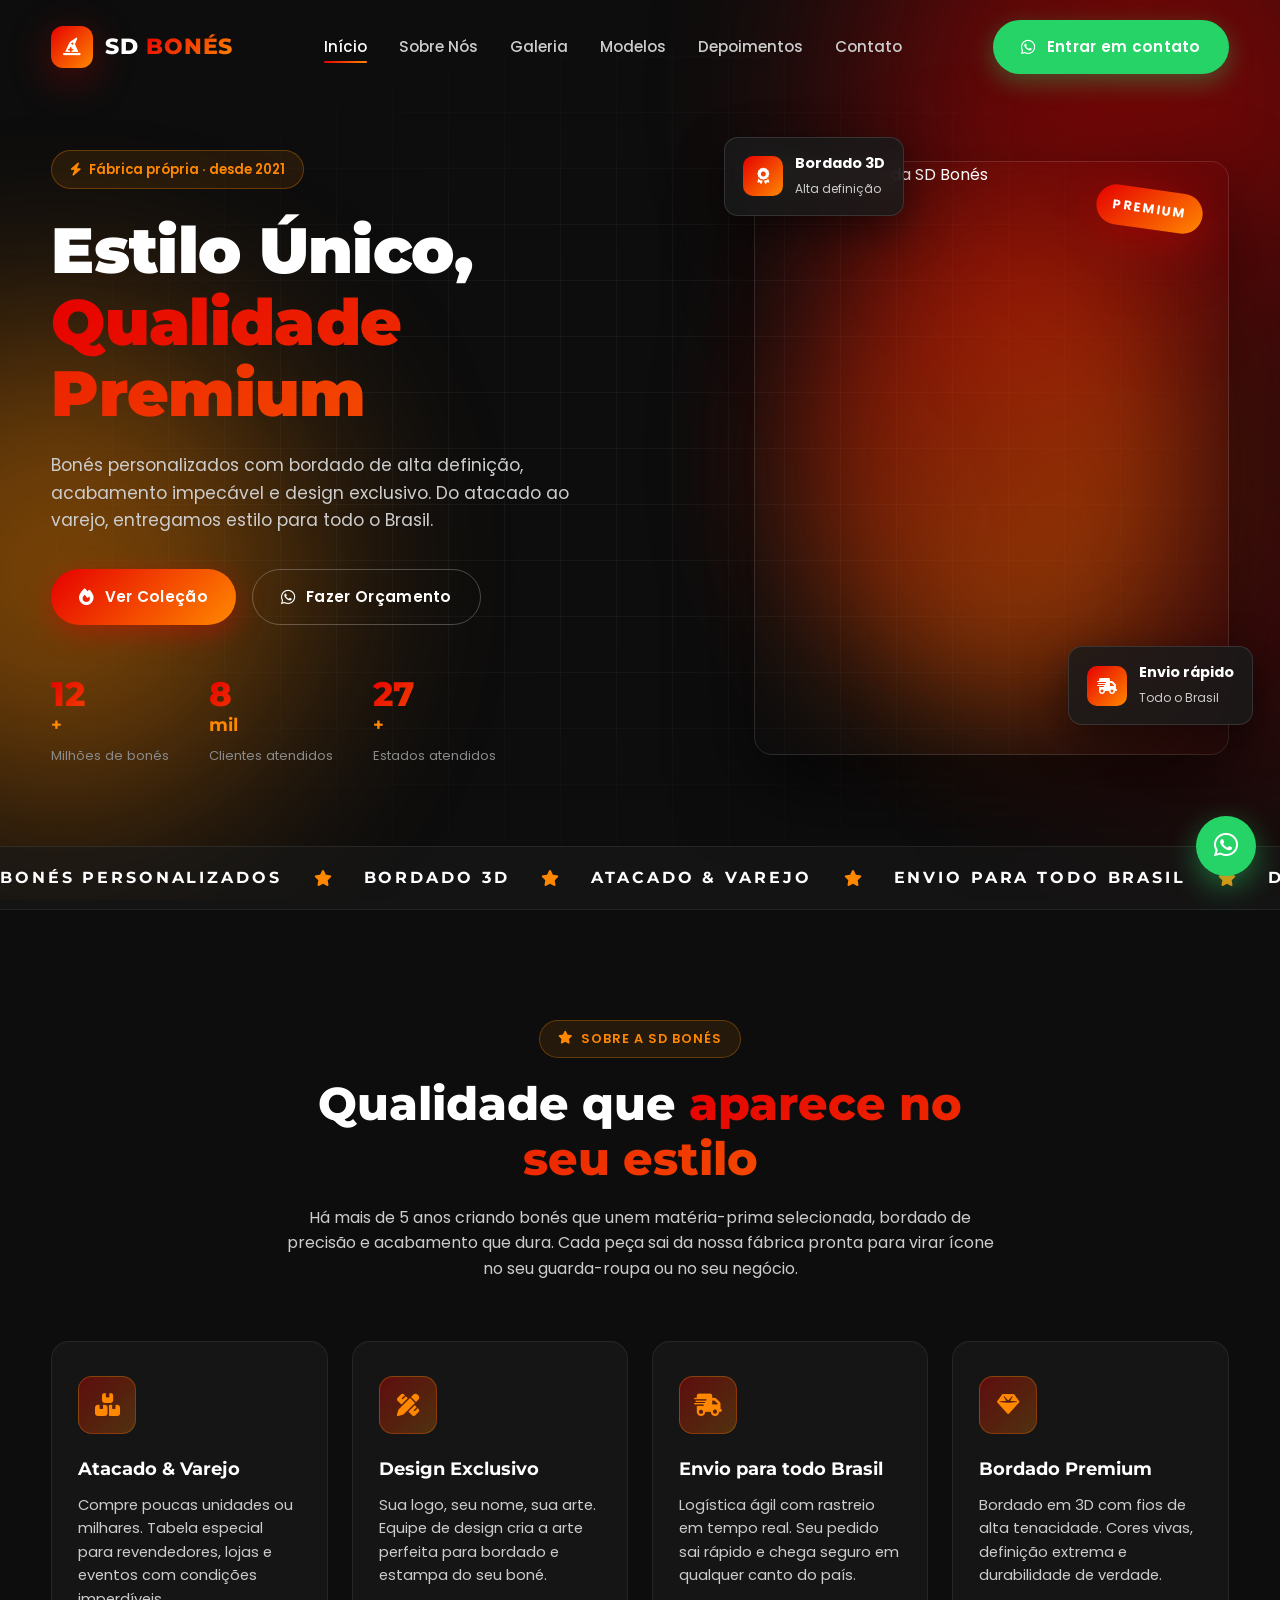
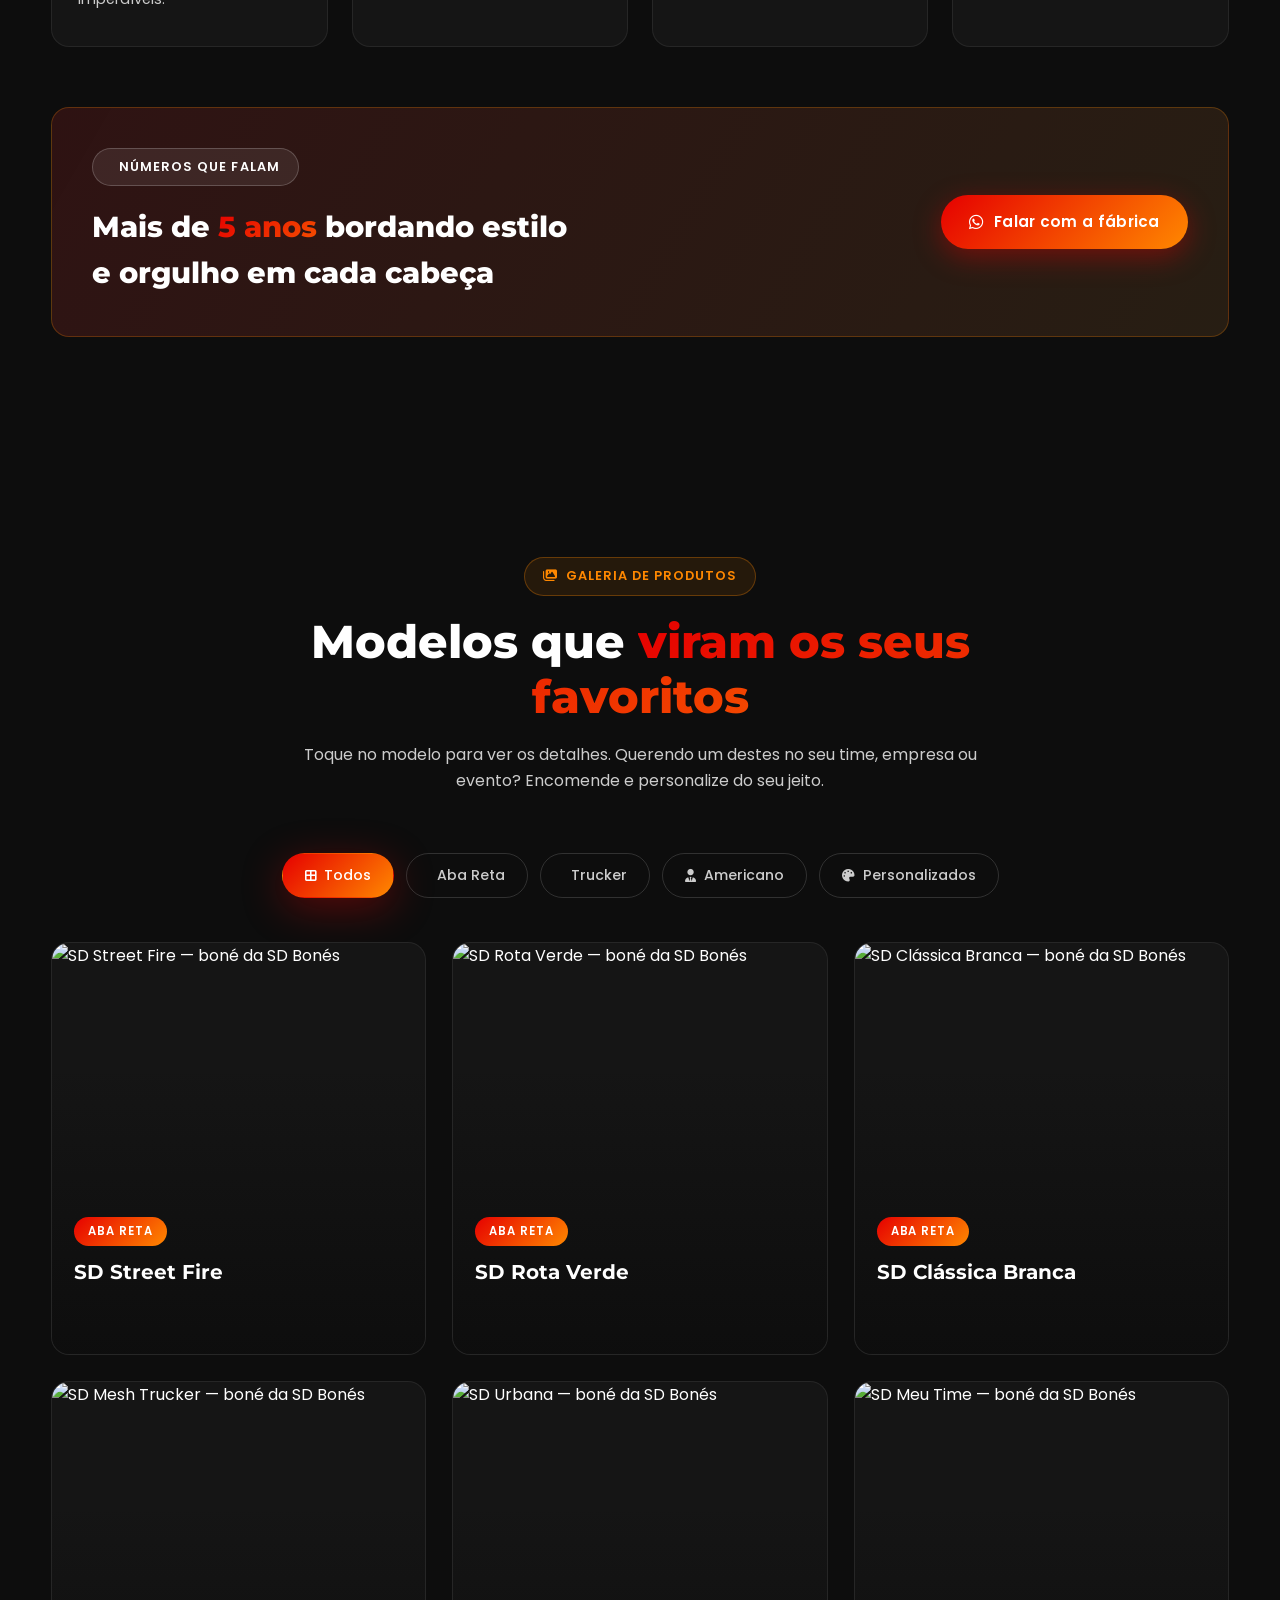
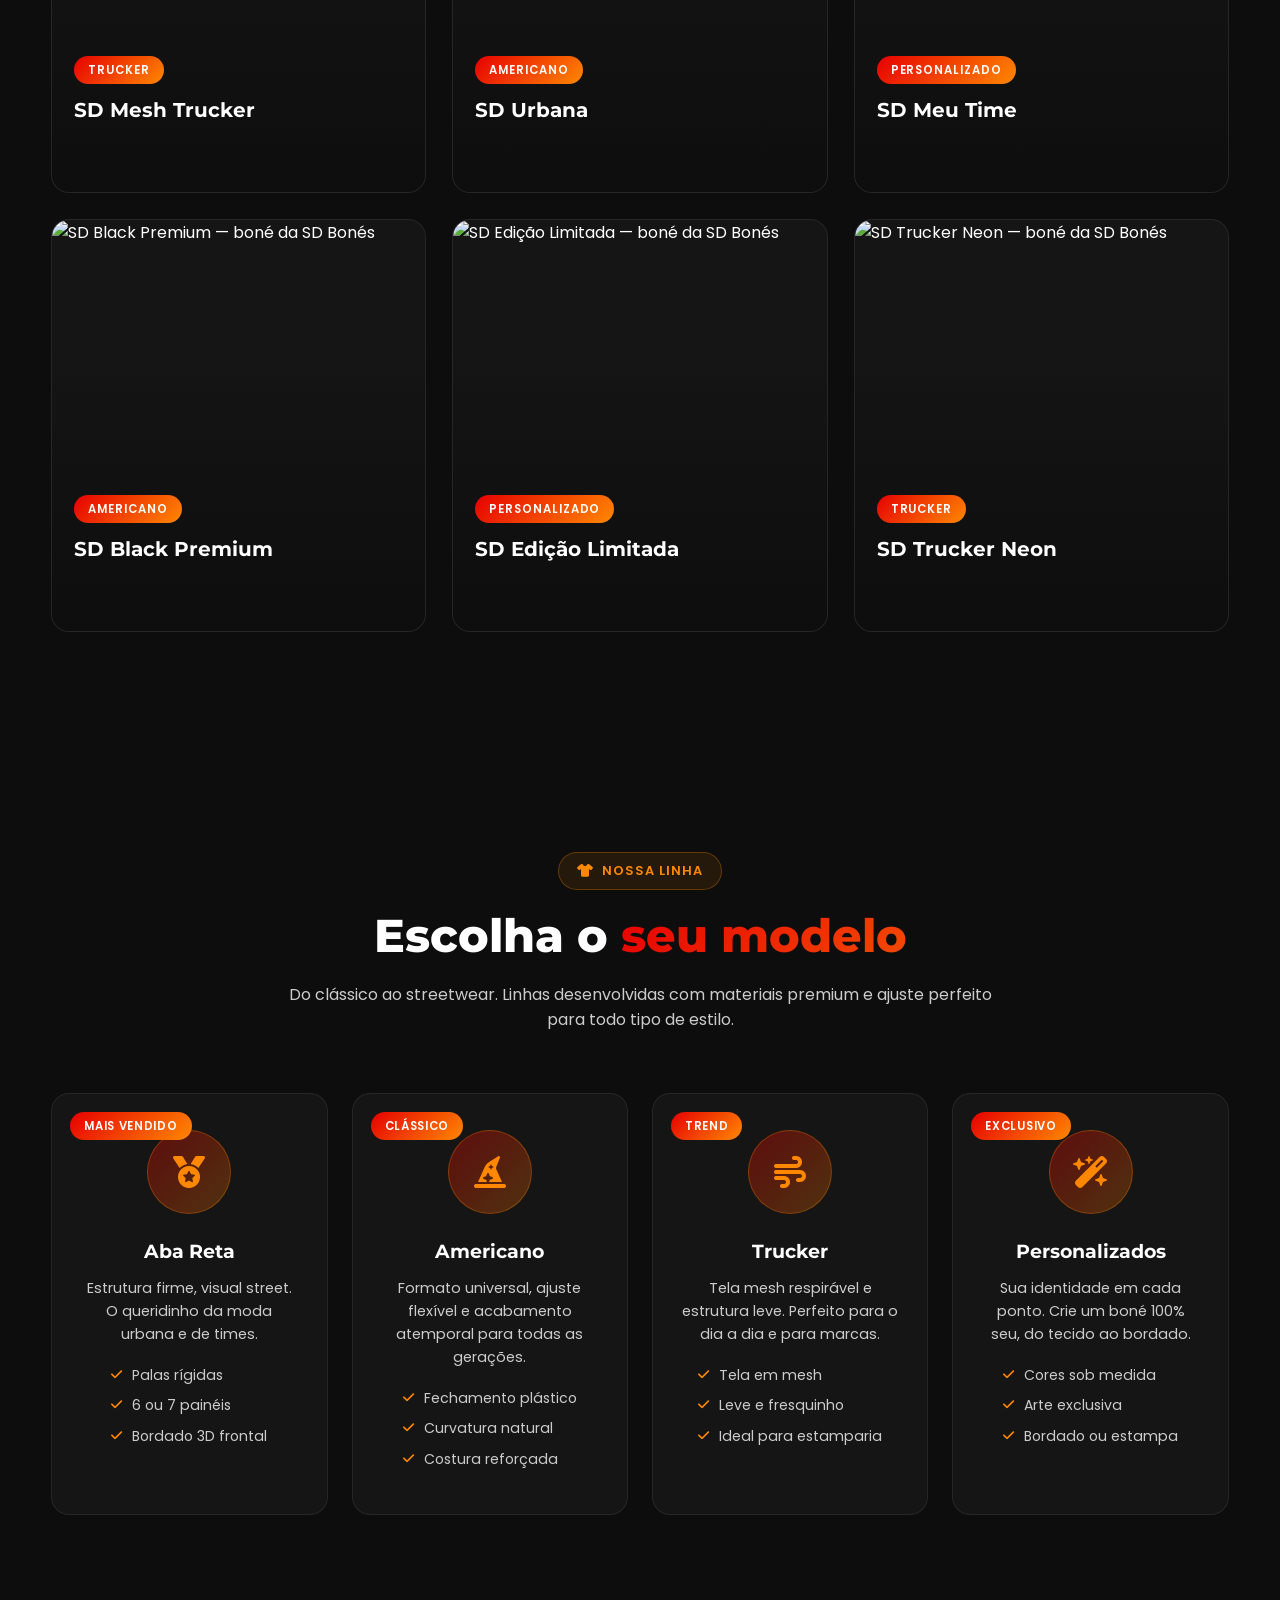
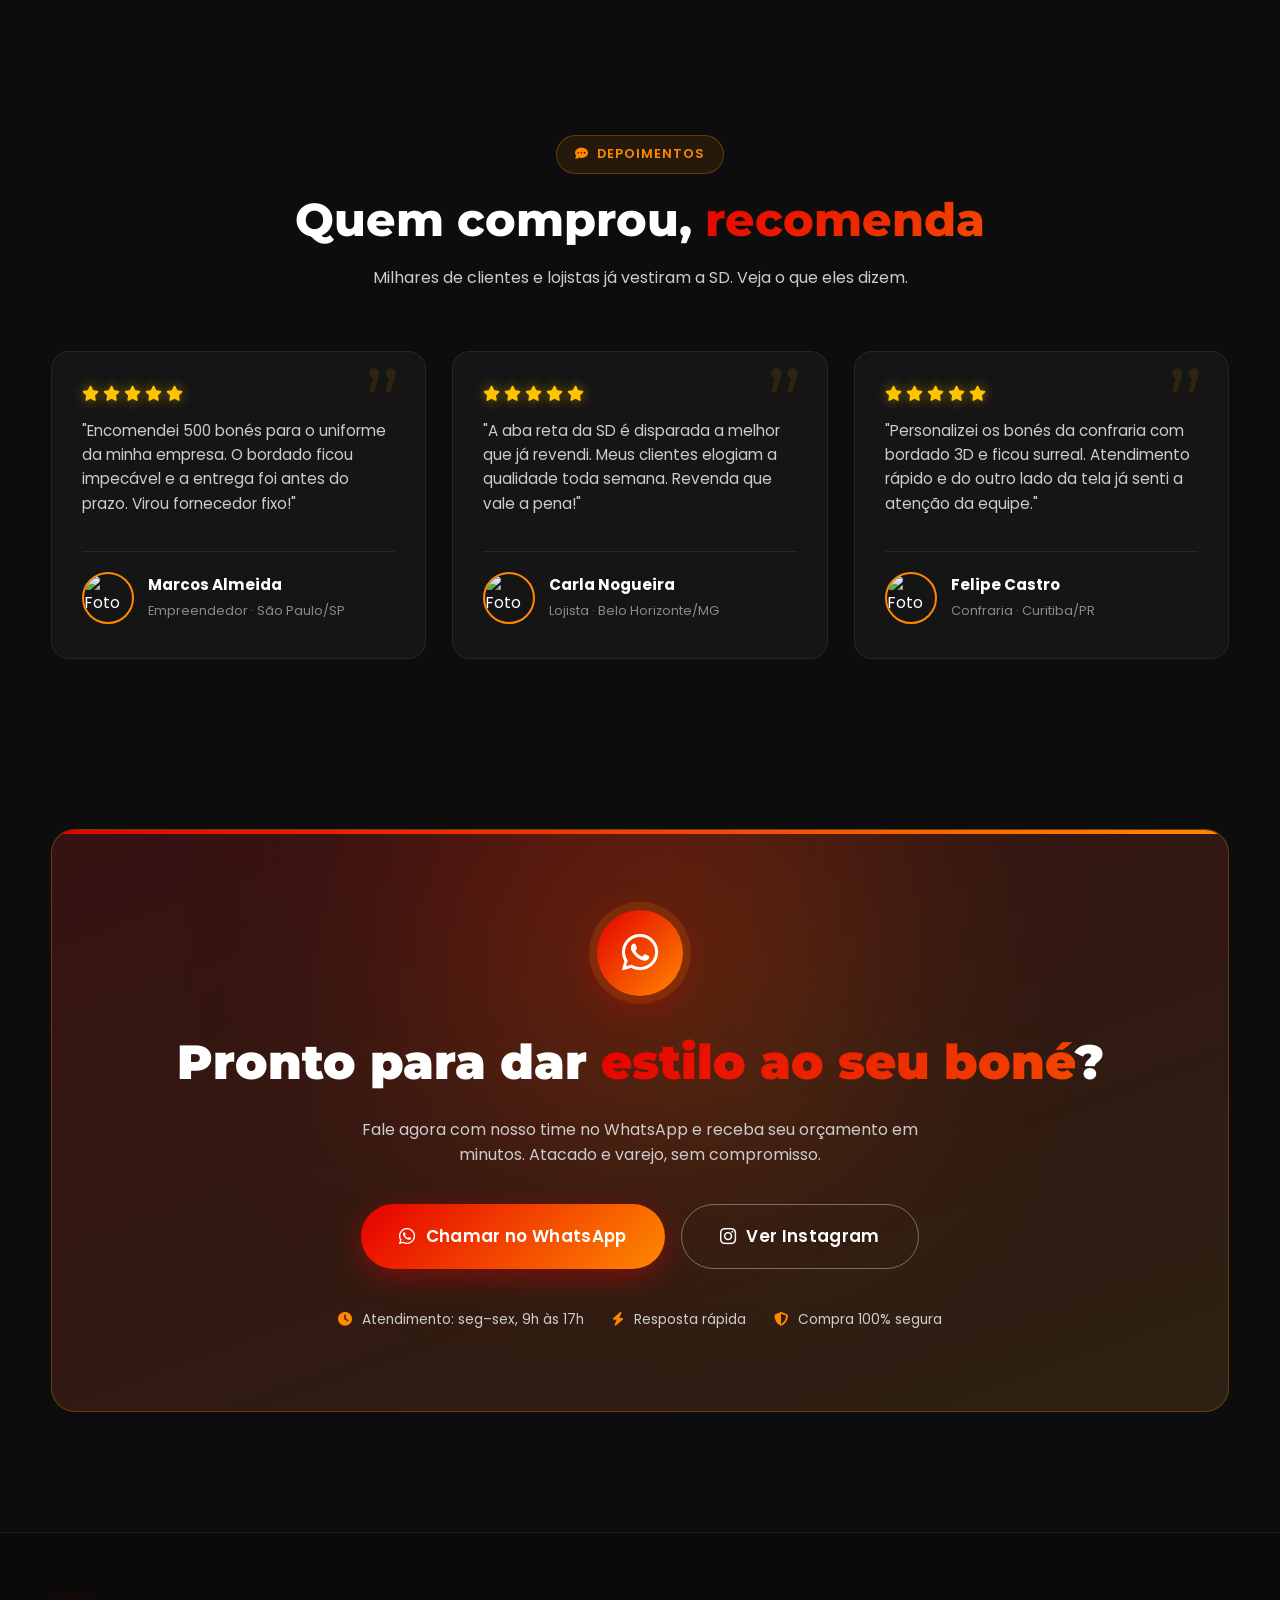
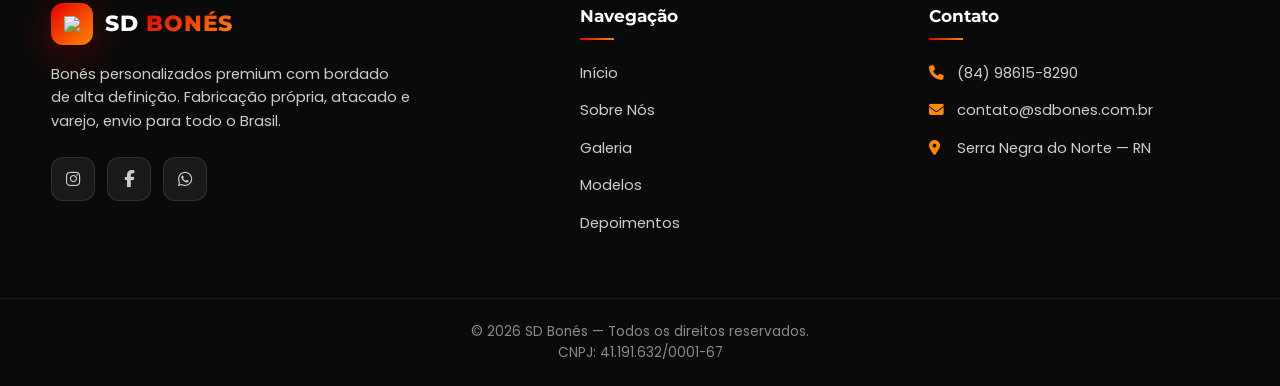
==== commit c7f15992: "Adiciona verificação do Google Search Console e ajustes visuais" ====
--- a/index.html
+++ b/index.html
@@ -3,8 +3,10 @@
 <head>
     <meta charset="UTF-8">
     <meta name="viewport" content="width=device-width, initial-scale=1.0">
+    <link rel="icon" href="https://i.ibb.co/QvWr6qHB/Gemini-Generated-Image-k5nzqlk5nzqlk5nz-1.png">
     <title>SD Bonés — Bonés Personalizados Premium</title>
     <meta name="description" content="SD Bonés: fábrica de bonés personalizados, estilosos e de alta qualidade. Atacado e varejo, envio para todo o Brasil. Faça seu orçamento no WhatsApp.">
+    <link rel="icon" href="data:image/svg+xml,<svg xmlns='http://www.w3.org/2000/svg' viewBox='0 0 100 100'><text y='.9em' font-size='90'>🧢</text></svg>">
     <link rel="preconnect" href="https://fonts.googleapis.com">
     <link rel="preconnect" href="https://fonts.gstatic.com" crossorigin>
     <link href="https://fonts.googleapis.com/css2?family=Poppins:wght@300;400;500;600;700;800&family=Montserrat:wght@700;800;900&display=swap" rel="stylesheet">
@@ -26,7 +28,7 @@
     <header class="navbar" id="navbar">
         <nav class="nav-container">
             <a href="#inicio" class="brand" aria-label="SD Bonés — Início">
-                <span class="brand-icon"><img src="https://i.ibb.co/QvWr6qHB/Gemini-Generated-Image-k5nzqlk5nzqlk5nz-1.png"></i></span>
+                <span class="brand-icon" > <i class="fa-solid fa-hat-wizard fa-bounce"></i></span>
                 <span class="brand-text">SD <span>BONÉS</span></span>
             </a>
 
@@ -210,7 +212,7 @@
             <div class="modelos-grid">
                 <article class="modelo-card reveal">
                     <span class="modelo-tag">Mais vendido</span>
-                    <div class="modelo-emoji"><i class="fa-solid fa-trophy"></i></div>
+                    <div class="modelo-emoji"><i class="fa-solid fa-medal fa-beat-fade"></i></div>
                     <h3>Aba Reta</h3>
                     <p>Estrutura firme, visual street. O queridinho da moda urbana e de times.</p>
                     <ul>
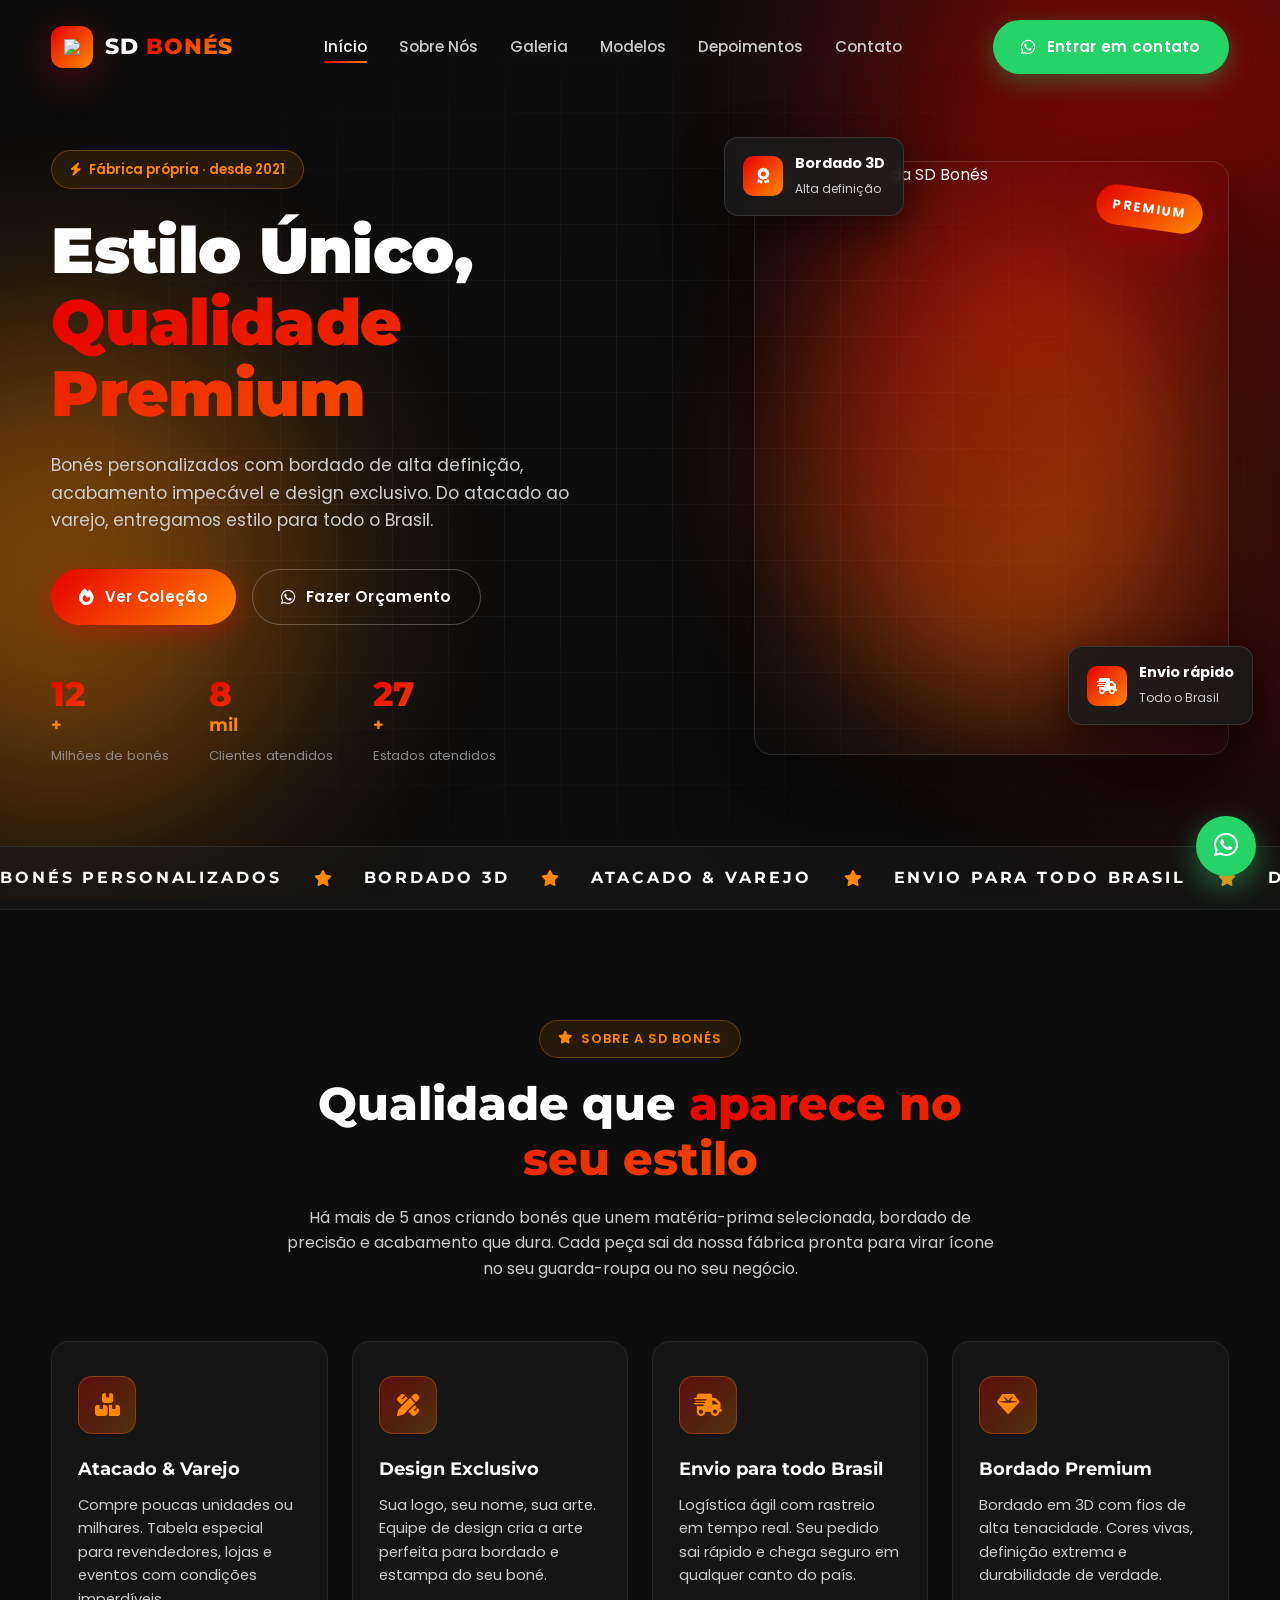
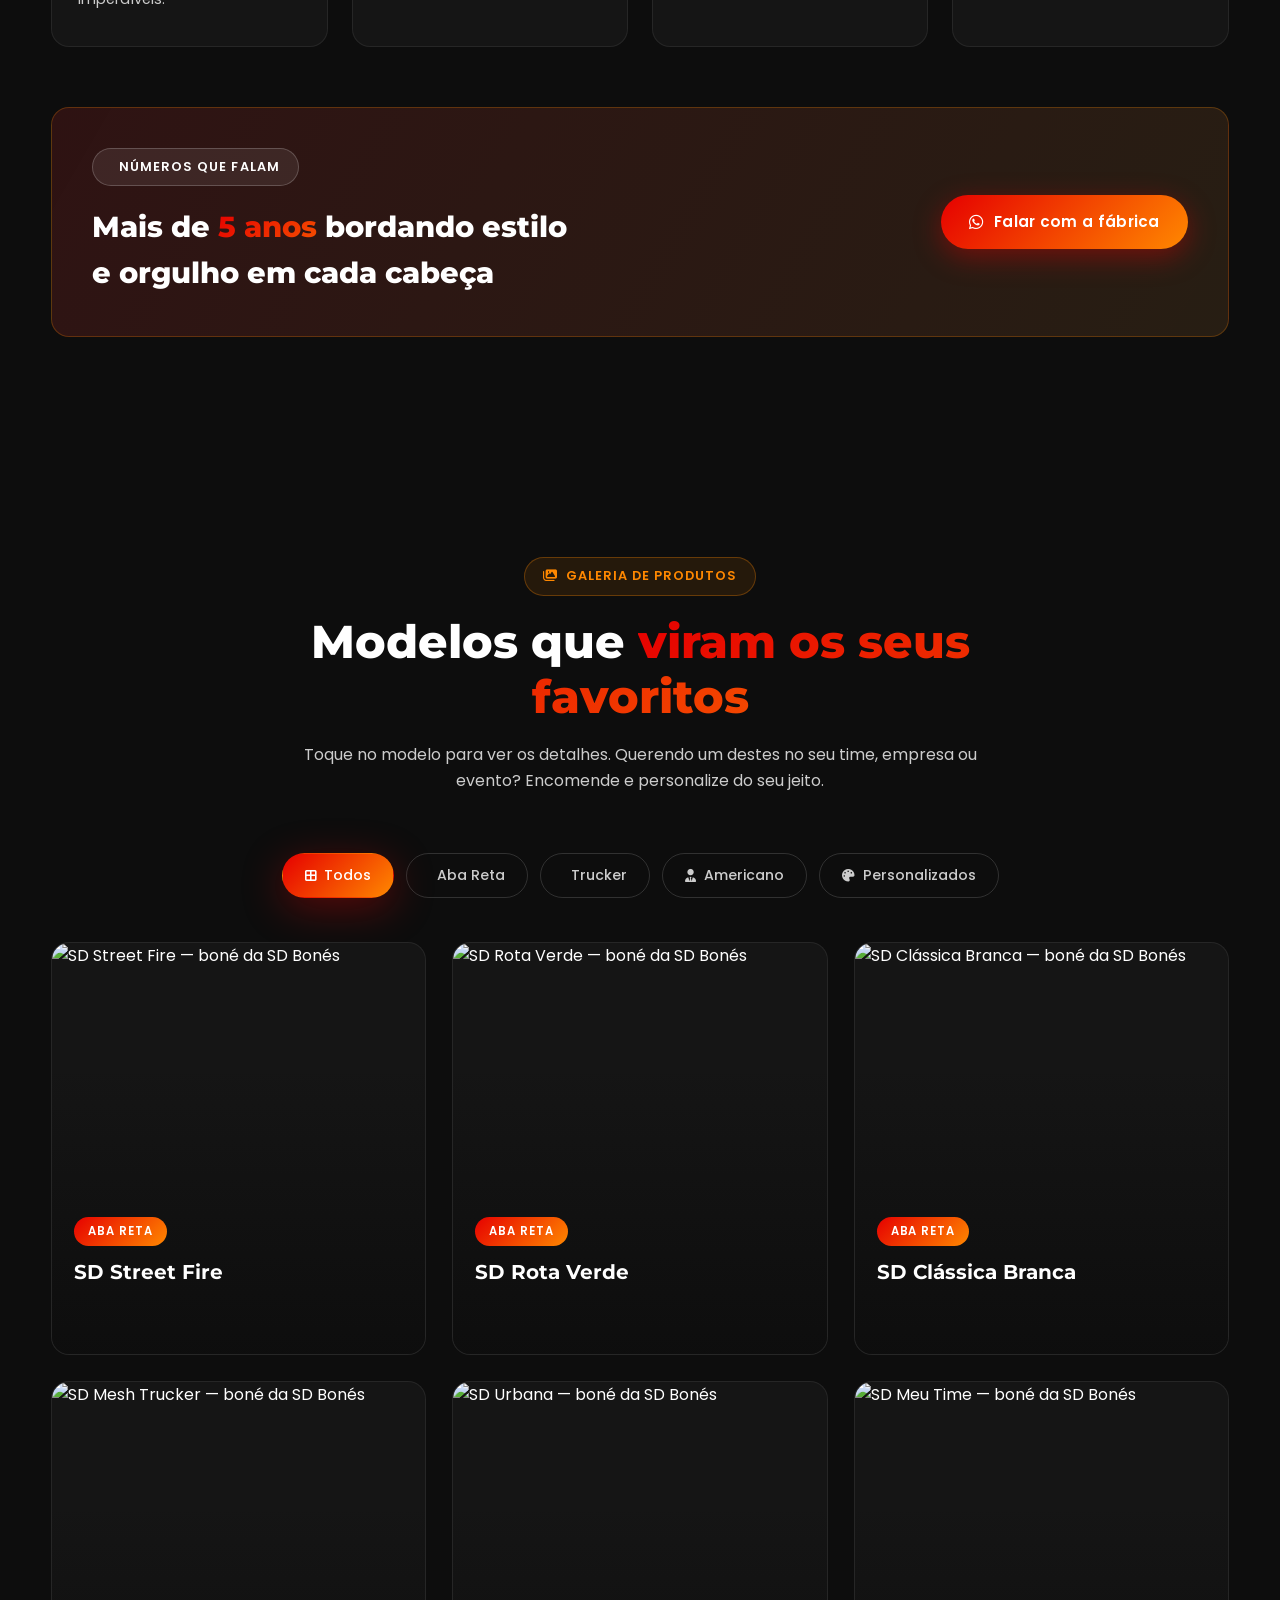
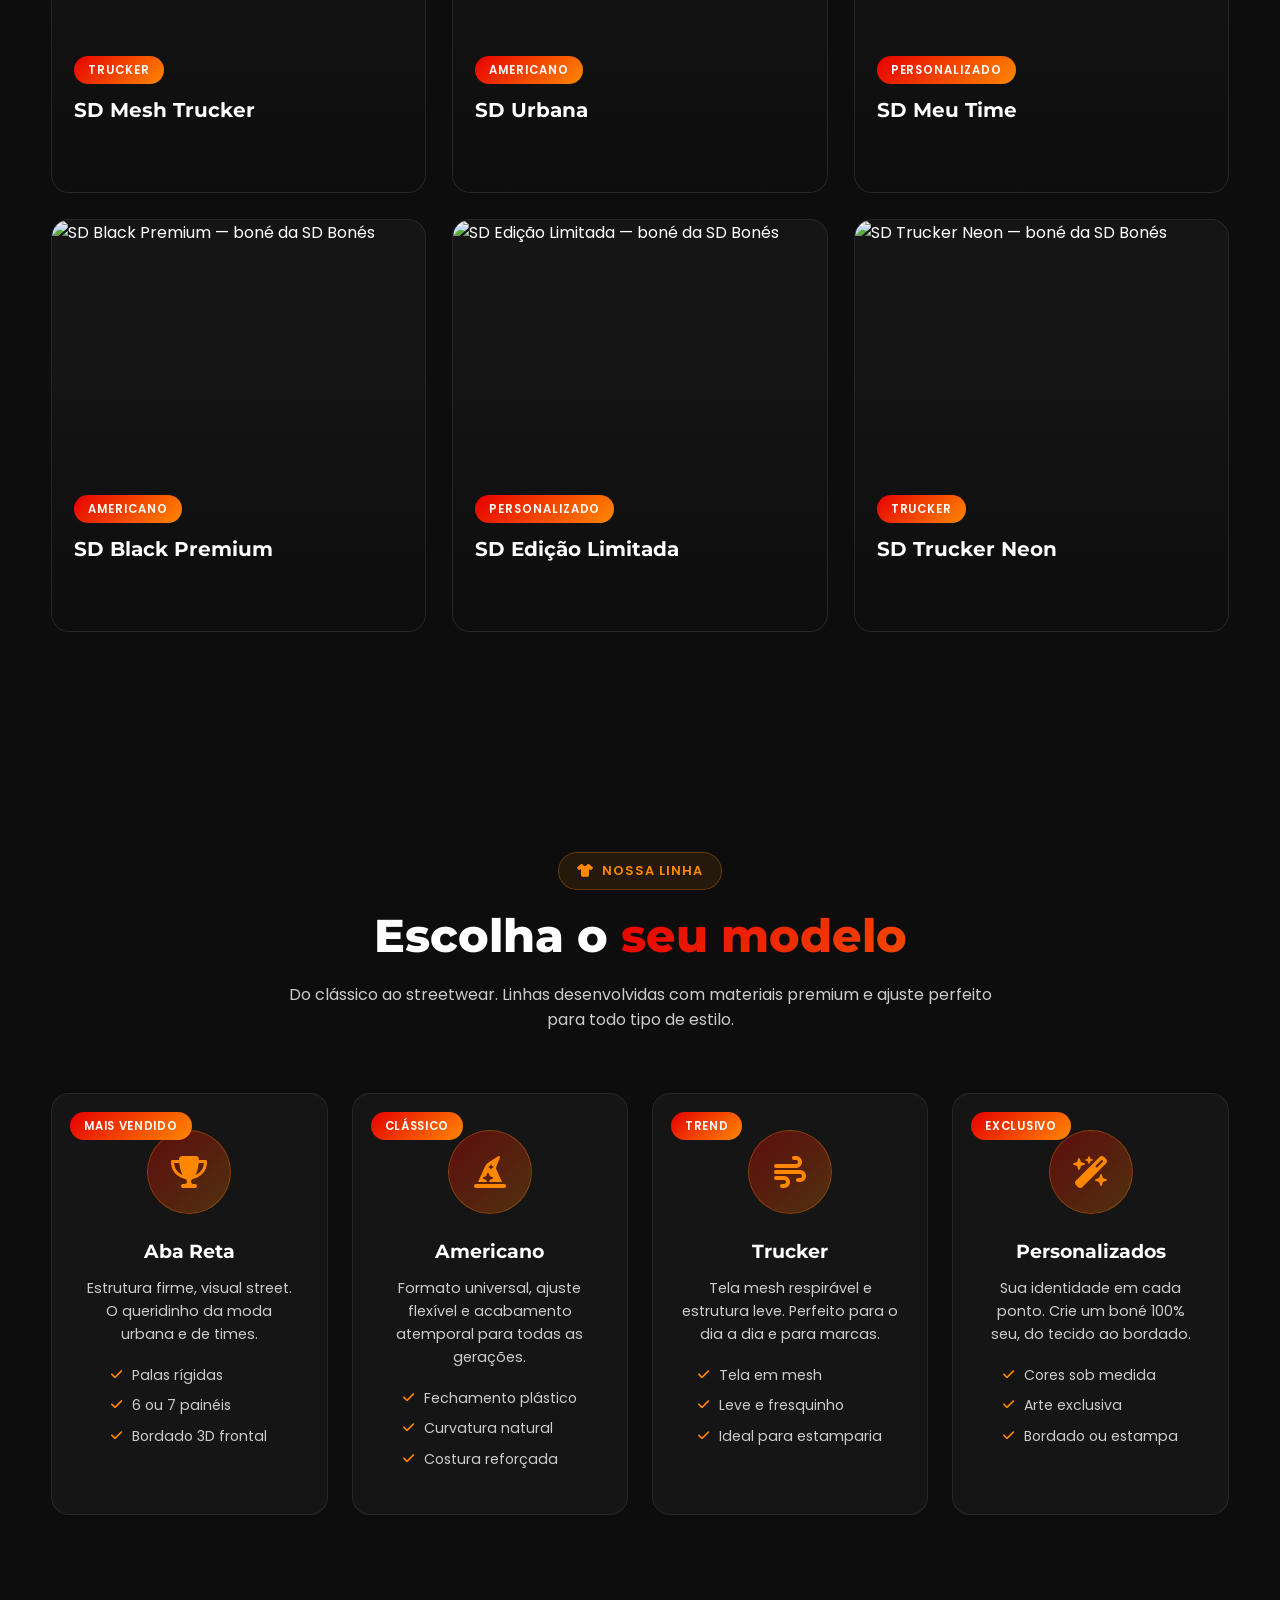
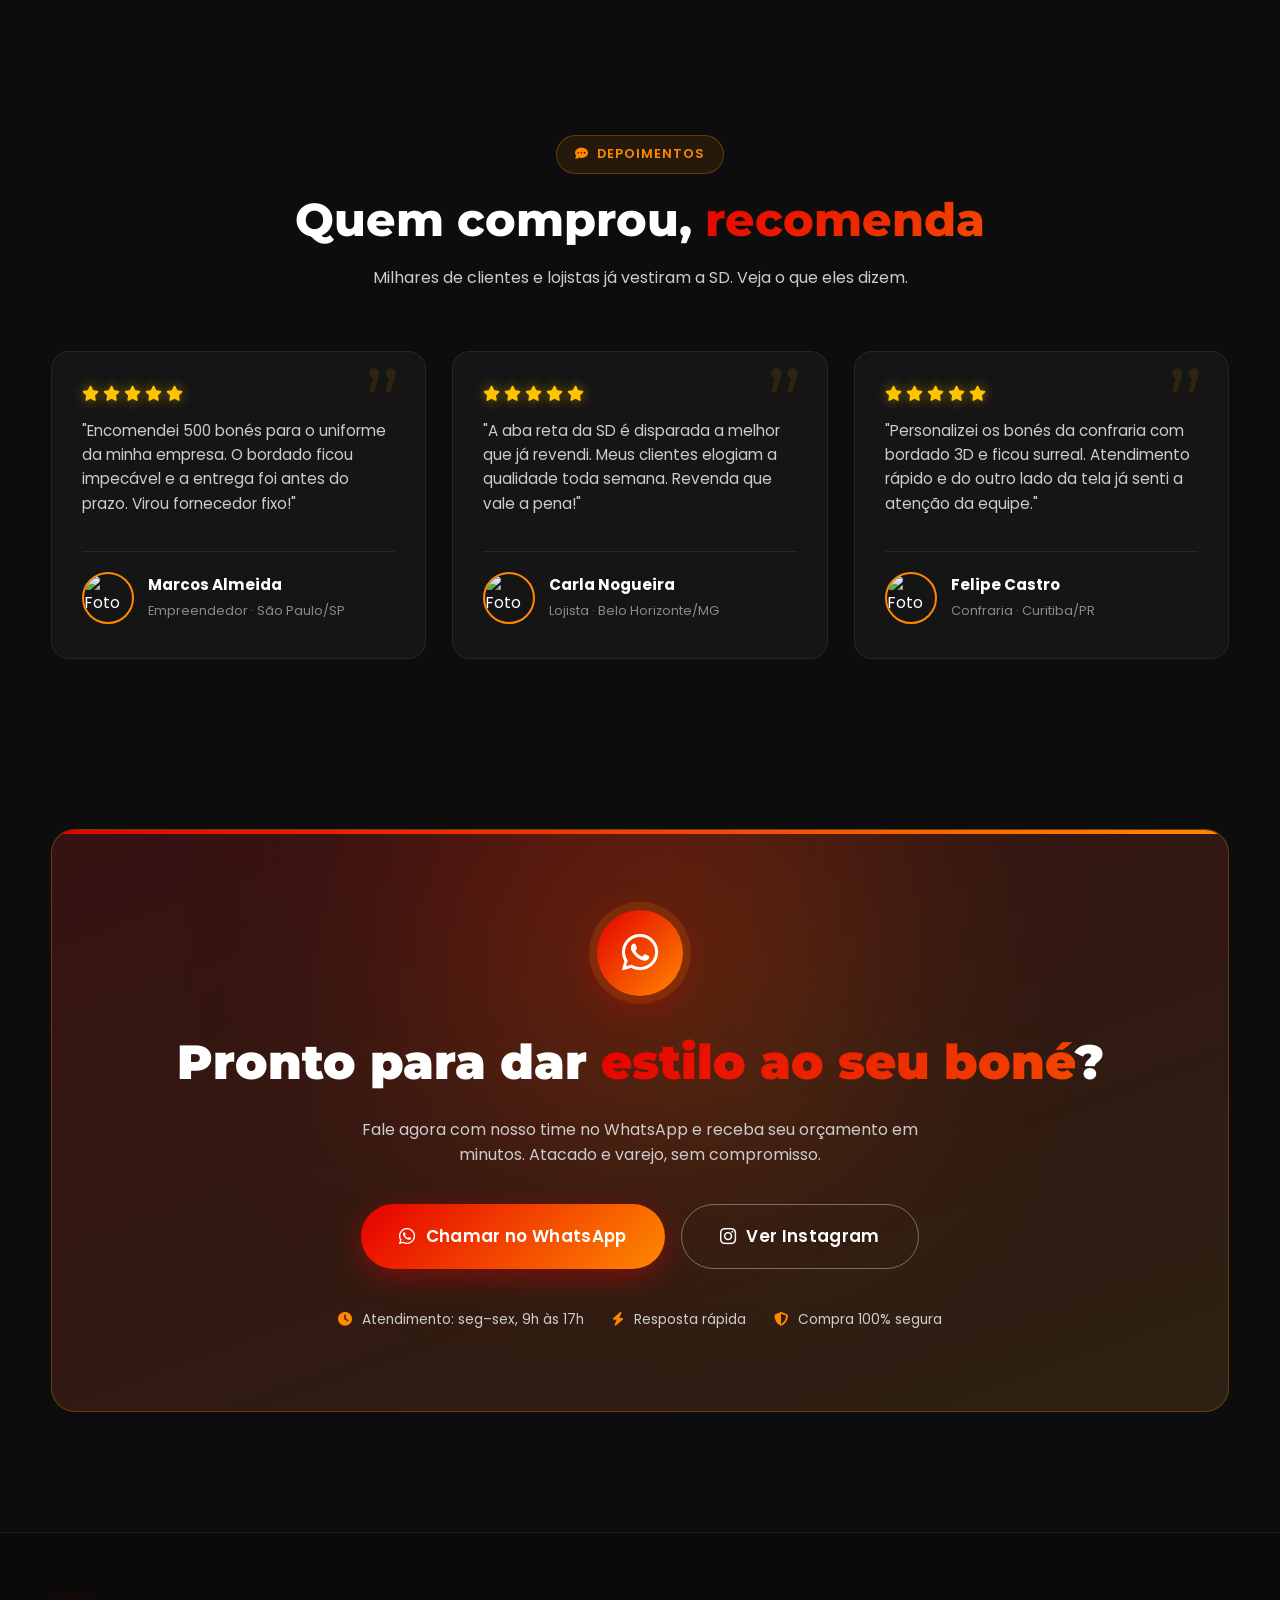
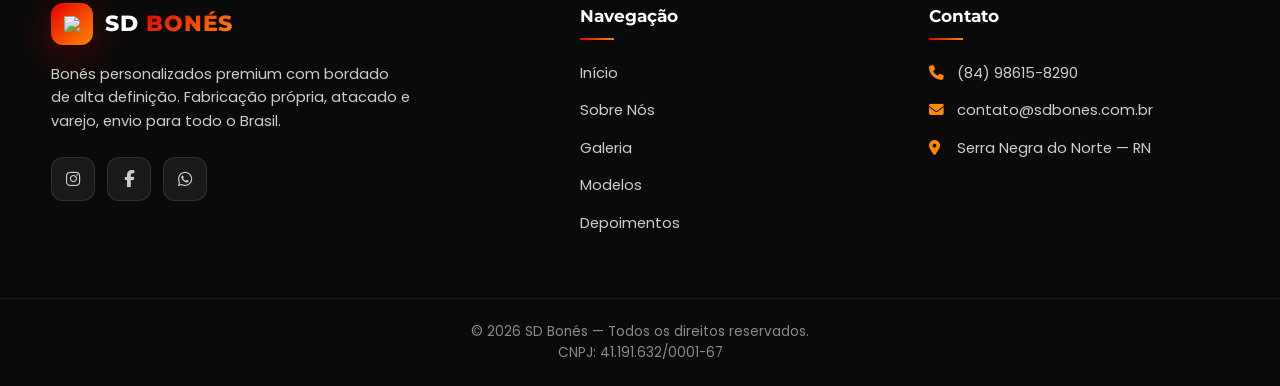
==== commit 9f0b1808: "Reverte alterações visuais no index.html" ====
--- a/index.html
+++ b/index.html
@@ -3,10 +3,8 @@
 <head>
     <meta charset="UTF-8">
     <meta name="viewport" content="width=device-width, initial-scale=1.0">
-    <link rel="icon" href="https://i.ibb.co/QvWr6qHB/Gemini-Generated-Image-k5nzqlk5nzqlk5nz-1.png">
     <title>SD Bonés — Bonés Personalizados Premium</title>
     <meta name="description" content="SD Bonés: fábrica de bonés personalizados, estilosos e de alta qualidade. Atacado e varejo, envio para todo o Brasil. Faça seu orçamento no WhatsApp.">
-    <link rel="icon" href="data:image/svg+xml,<svg xmlns='http://www.w3.org/2000/svg' viewBox='0 0 100 100'><text y='.9em' font-size='90'>🧢</text></svg>">
     <link rel="preconnect" href="https://fonts.googleapis.com">
     <link rel="preconnect" href="https://fonts.gstatic.com" crossorigin>
     <link href="https://fonts.googleapis.com/css2?family=Poppins:wght@300;400;500;600;700;800&family=Montserrat:wght@700;800;900&display=swap" rel="stylesheet">
@@ -28,7 +26,7 @@
     <header class="navbar" id="navbar">
         <nav class="nav-container">
             <a href="#inicio" class="brand" aria-label="SD Bonés — Início">
-                <span class="brand-icon" > <i class="fa-solid fa-hat-wizard fa-bounce"></i></span>
+                <span class="brand-icon"><img src="https://i.ibb.co/QvWr6qHB/Gemini-Generated-Image-k5nzqlk5nzqlk5nz-1.png"></i></span>
                 <span class="brand-text">SD <span>BONÉS</span></span>
             </a>
 
@@ -212,7 +210,7 @@
             <div class="modelos-grid">
                 <article class="modelo-card reveal">
                     <span class="modelo-tag">Mais vendido</span>
-                    <div class="modelo-emoji"><i class="fa-solid fa-medal fa-beat-fade"></i></div>
+                    <div class="modelo-emoji"><i class="fa-solid fa-trophy"></i></div>
                     <h3>Aba Reta</h3>
                     <p>Estrutura firme, visual street. O queridinho da moda urbana e de times.</p>
                     <ul>
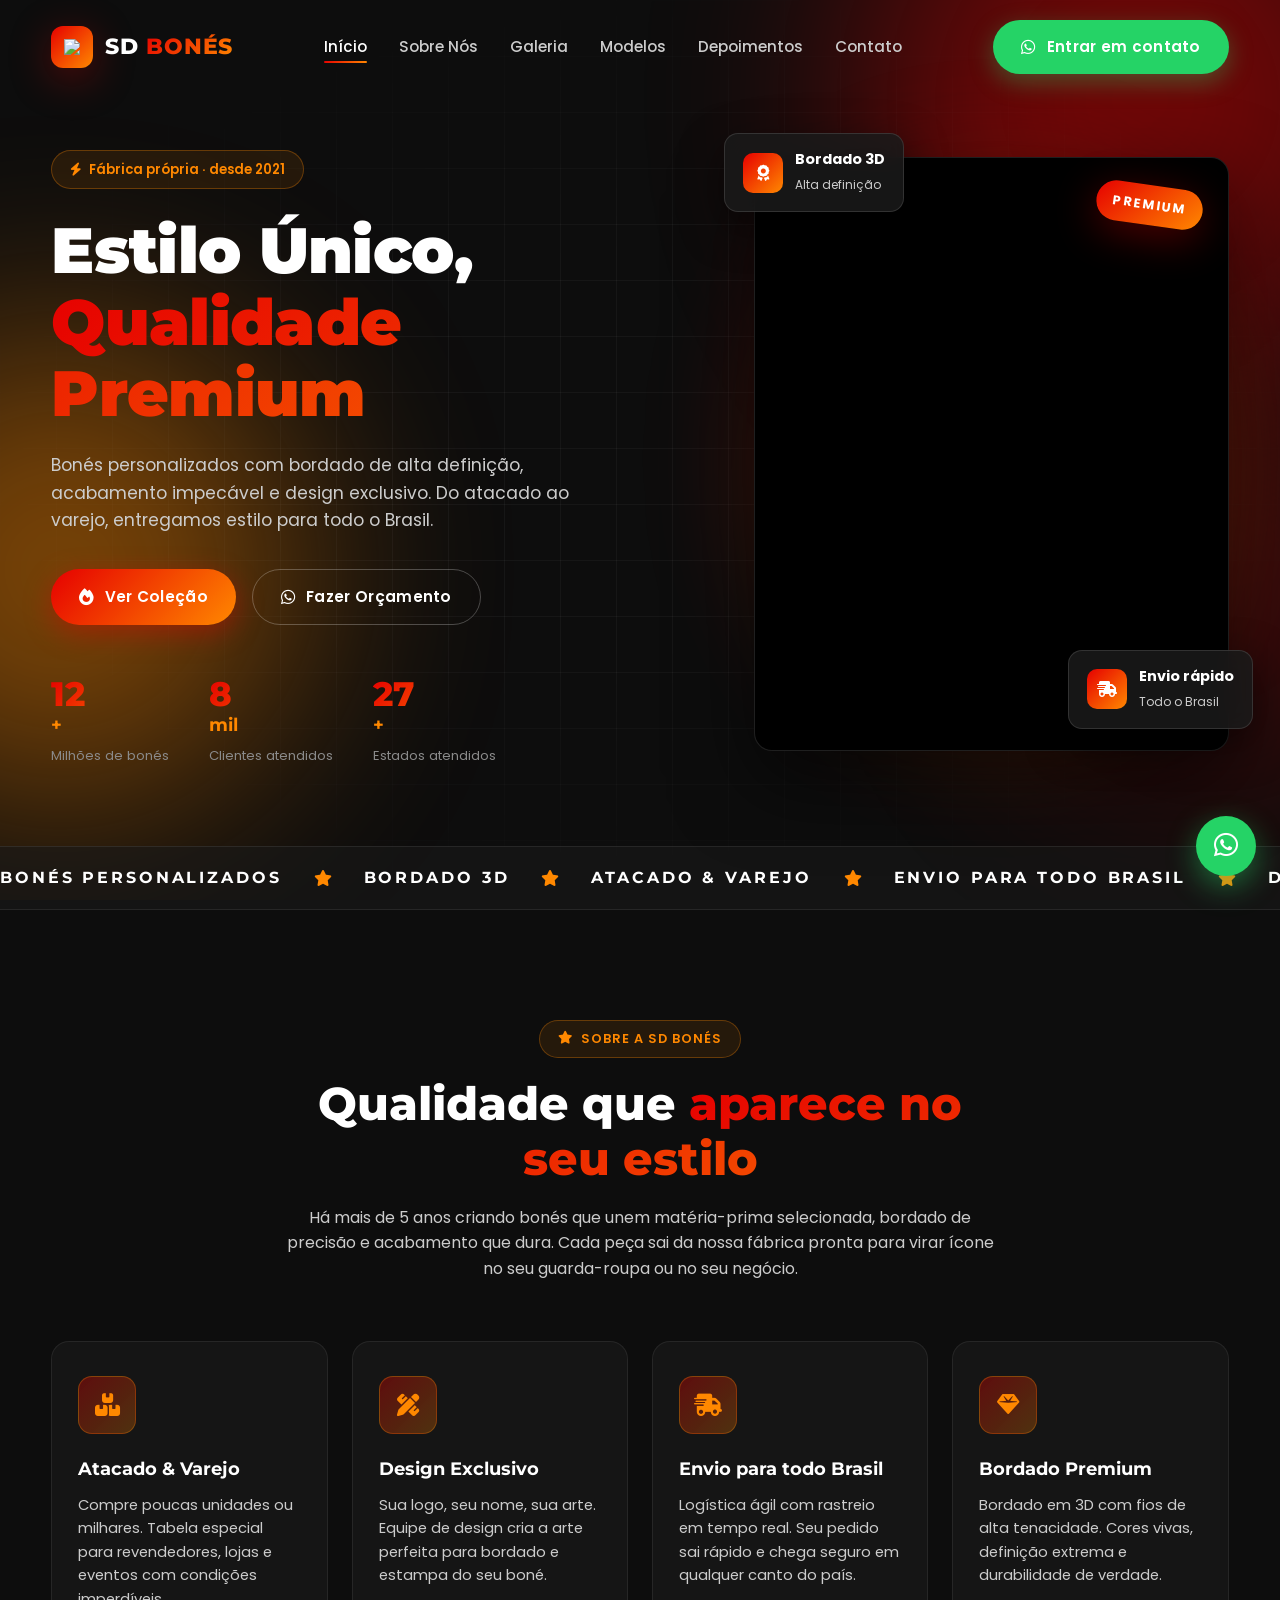
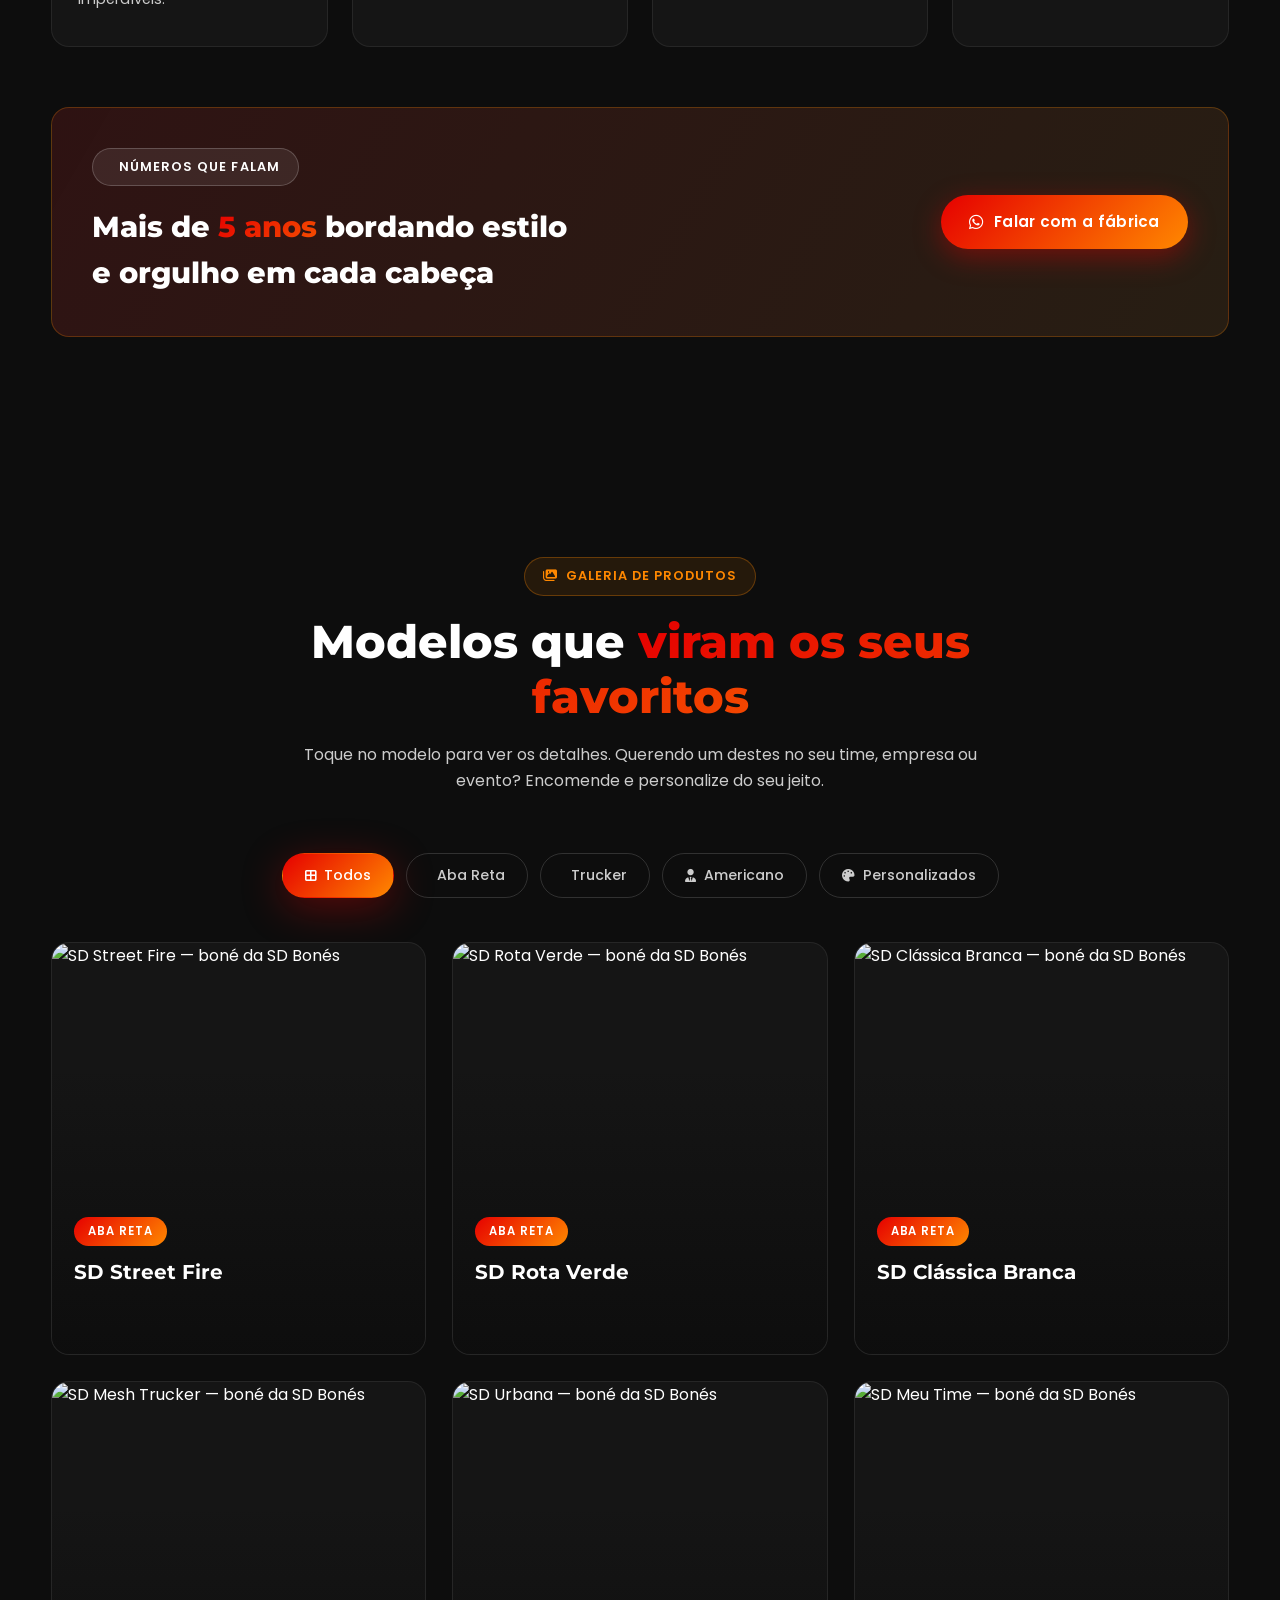
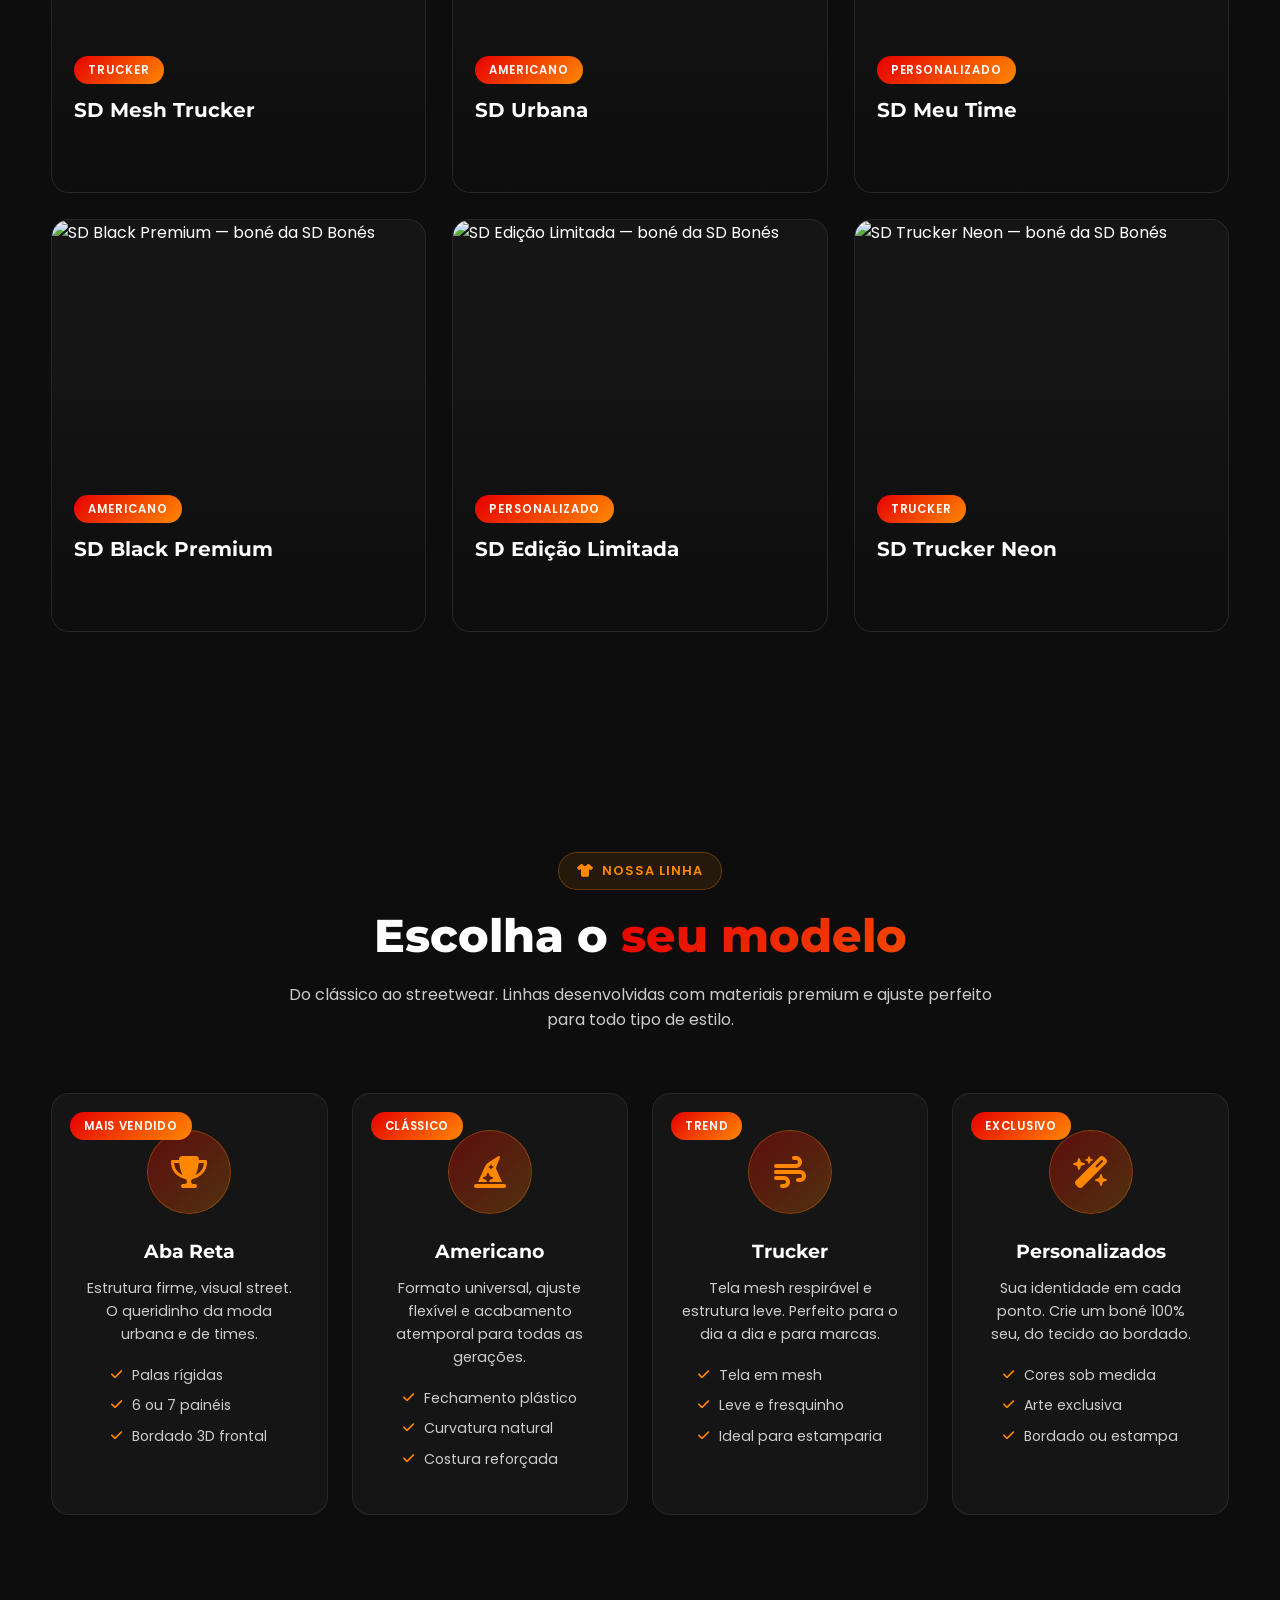
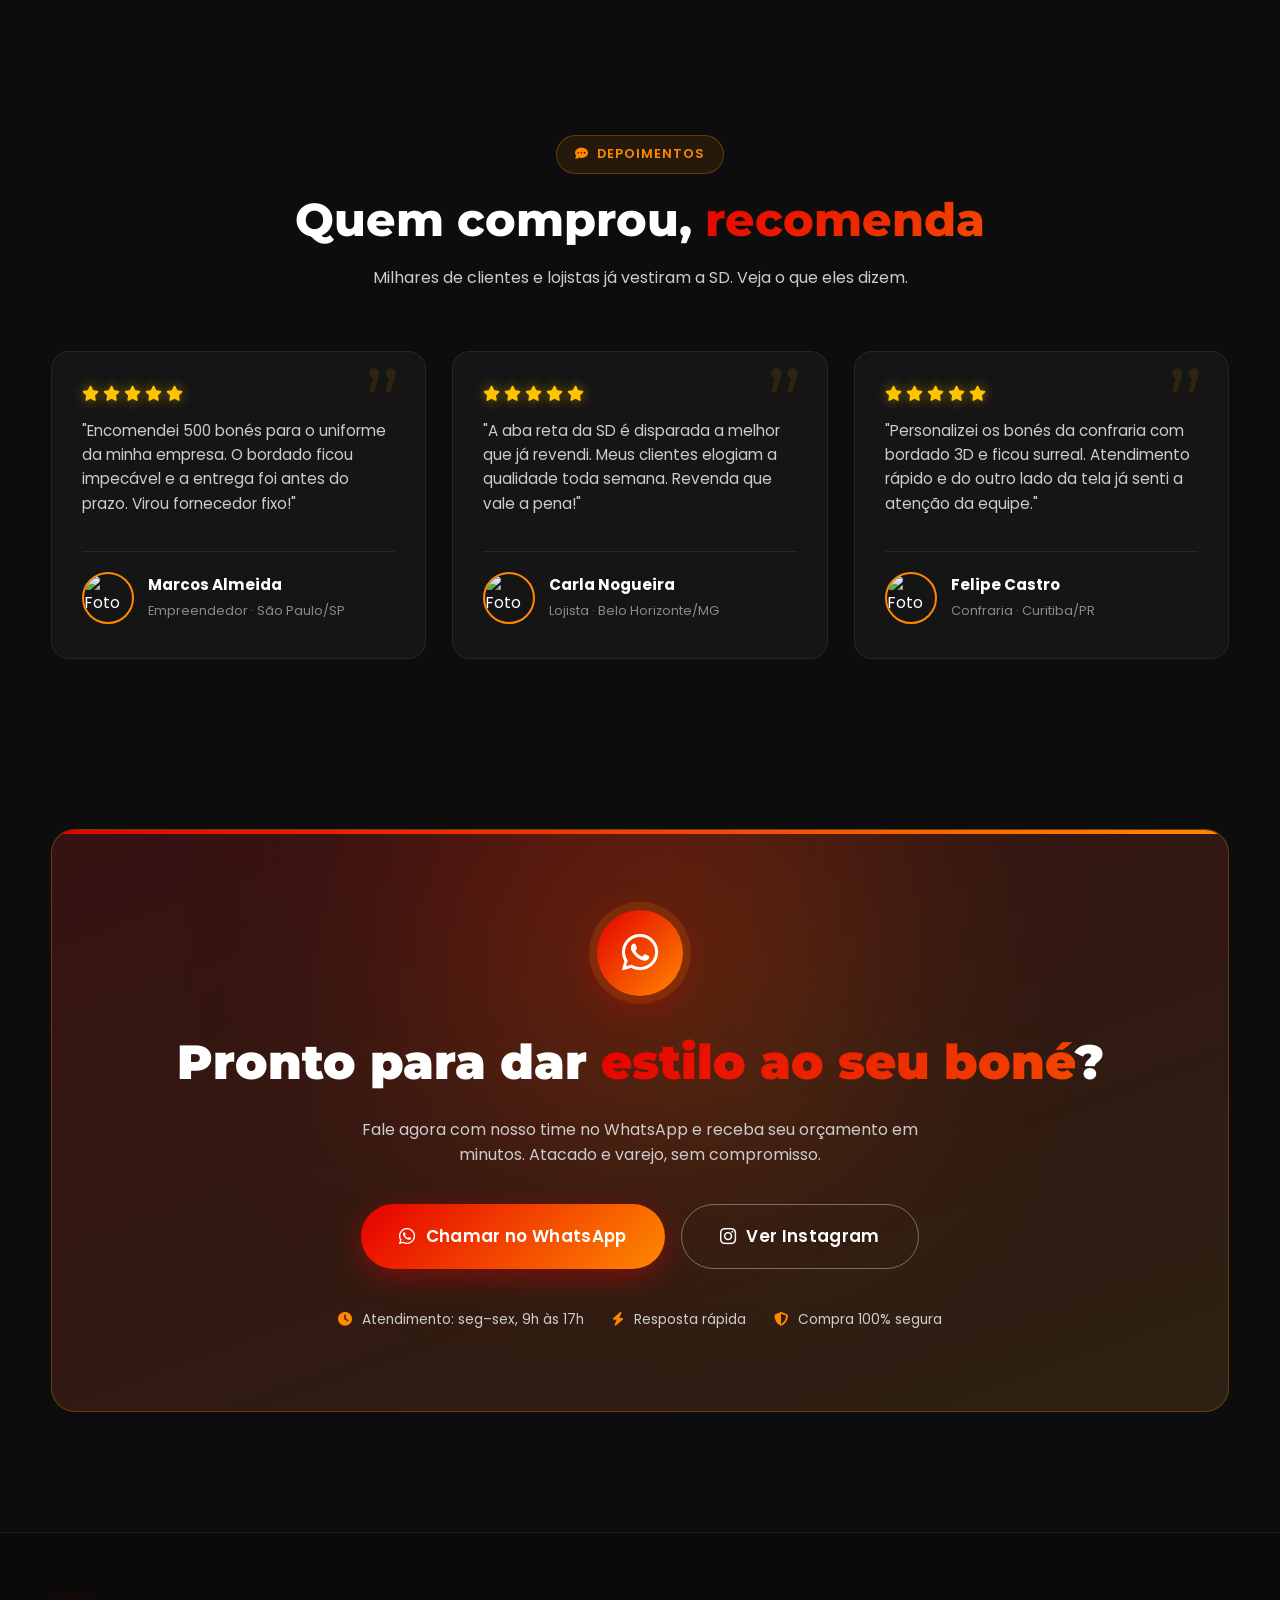
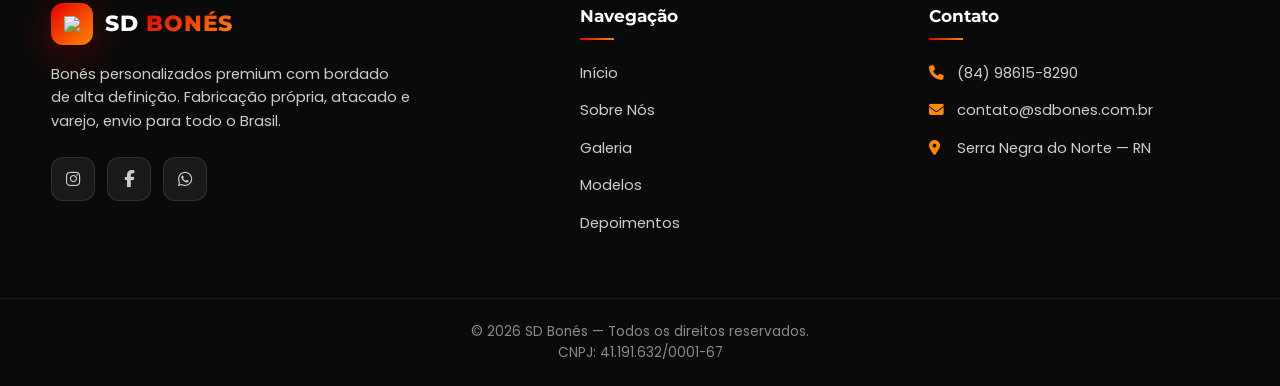
==== commit dc6951a2: "Troca foto do hero por vídeo (poster mantém a imagem como capa)" ====
--- a/index.html
+++ b/index.html
@@ -5,6 +5,7 @@
     <meta name="viewport" content="width=device-width, initial-scale=1.0">
     <title>SD Bonés — Bonés Personalizados Premium</title>
     <meta name="description" content="SD Bonés: fábrica de bonés personalizados, estilosos e de alta qualidade. Atacado e varejo, envio para todo o Brasil. Faça seu orçamento no WhatsApp.">
+    <link rel="icon" href="data:image/svg+xml,<svg xmlns='http://www.w3.org/2000/svg' viewBox='0 0 100 100'><text y='.9em' font-size='90'>🧢</text></svg>">
     <link rel="preconnect" href="https://fonts.googleapis.com">
     <link rel="preconnect" href="https://fonts.gstatic.com" crossorigin>
     <link href="https://fonts.googleapis.com/css2?family=Poppins:wght@300;400;500;600;700;800&family=Montserrat:wght@700;800;900&display=swap" rel="stylesheet">
@@ -92,7 +93,7 @@
 
             <div class="hero-visual reveal">
                 <div class="hero-card-glow"></div>
-                <img class="hero-img" src="https://i.ibb.co/RG0pTcCv/Captura-de-tela-2026-08-04-175553.png" alt="Boné premium da SD Bonés">
+                <video class="hero-img hero-video" src="videos/teste.mp4" poster="https://i.ibb.co/RG0pTcCv/Captura-de-tela-2026-08-04-175553.png" alt="Boné premium da SD Bonés" muted loop playsinline autoplay preload="none"></video>
                 <div class="hero-float-card float-card-1">
                     <span class="float-icon"><i class="fa-solid fa-award"></i></span>
                     <div>
--- a/style.css
+++ b/style.css
@@ -502,6 +502,10 @@
     animation: heroFloat 6s ease-in-out infinite;
 }
 
+.hero-video {
+    background: #000;
+}
+
 @keyframes heroFloat {
     0%, 100% { transform: translateY(0); }
     50% { transform: translateY(-14px); }
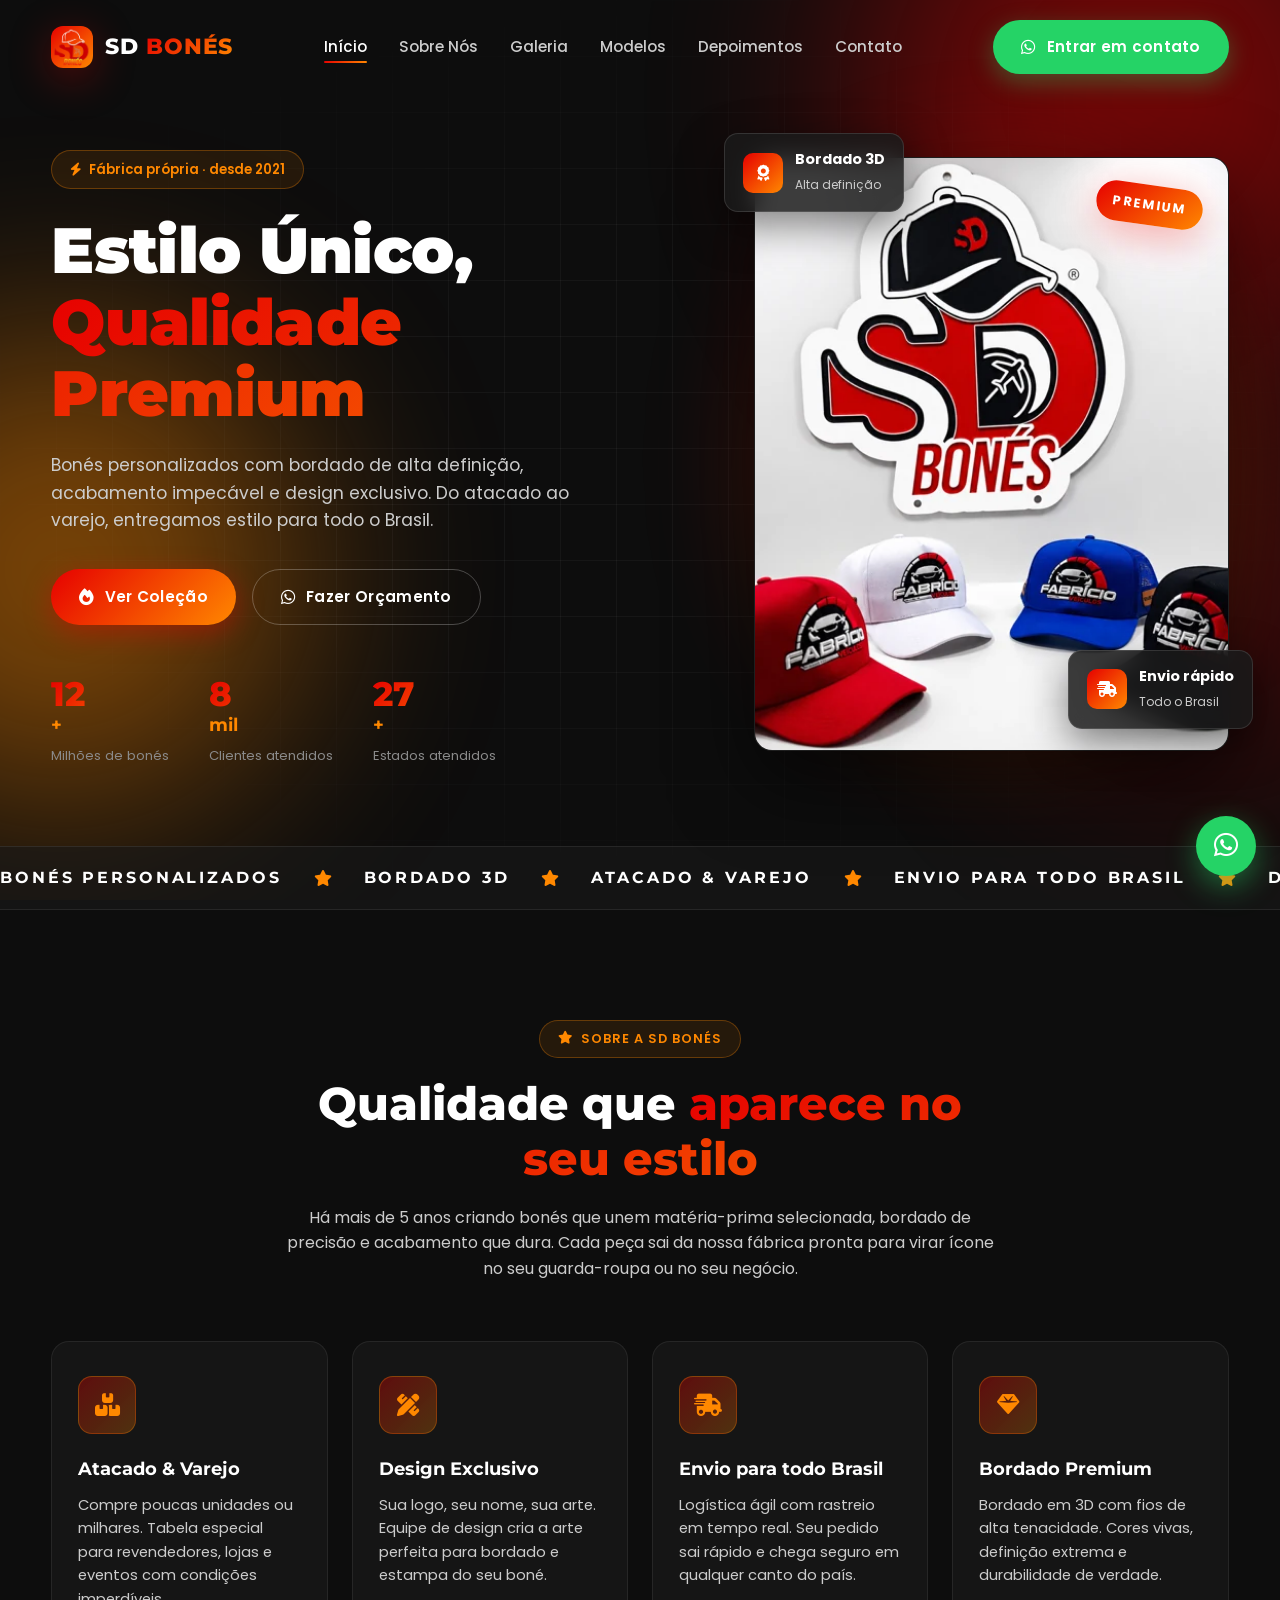
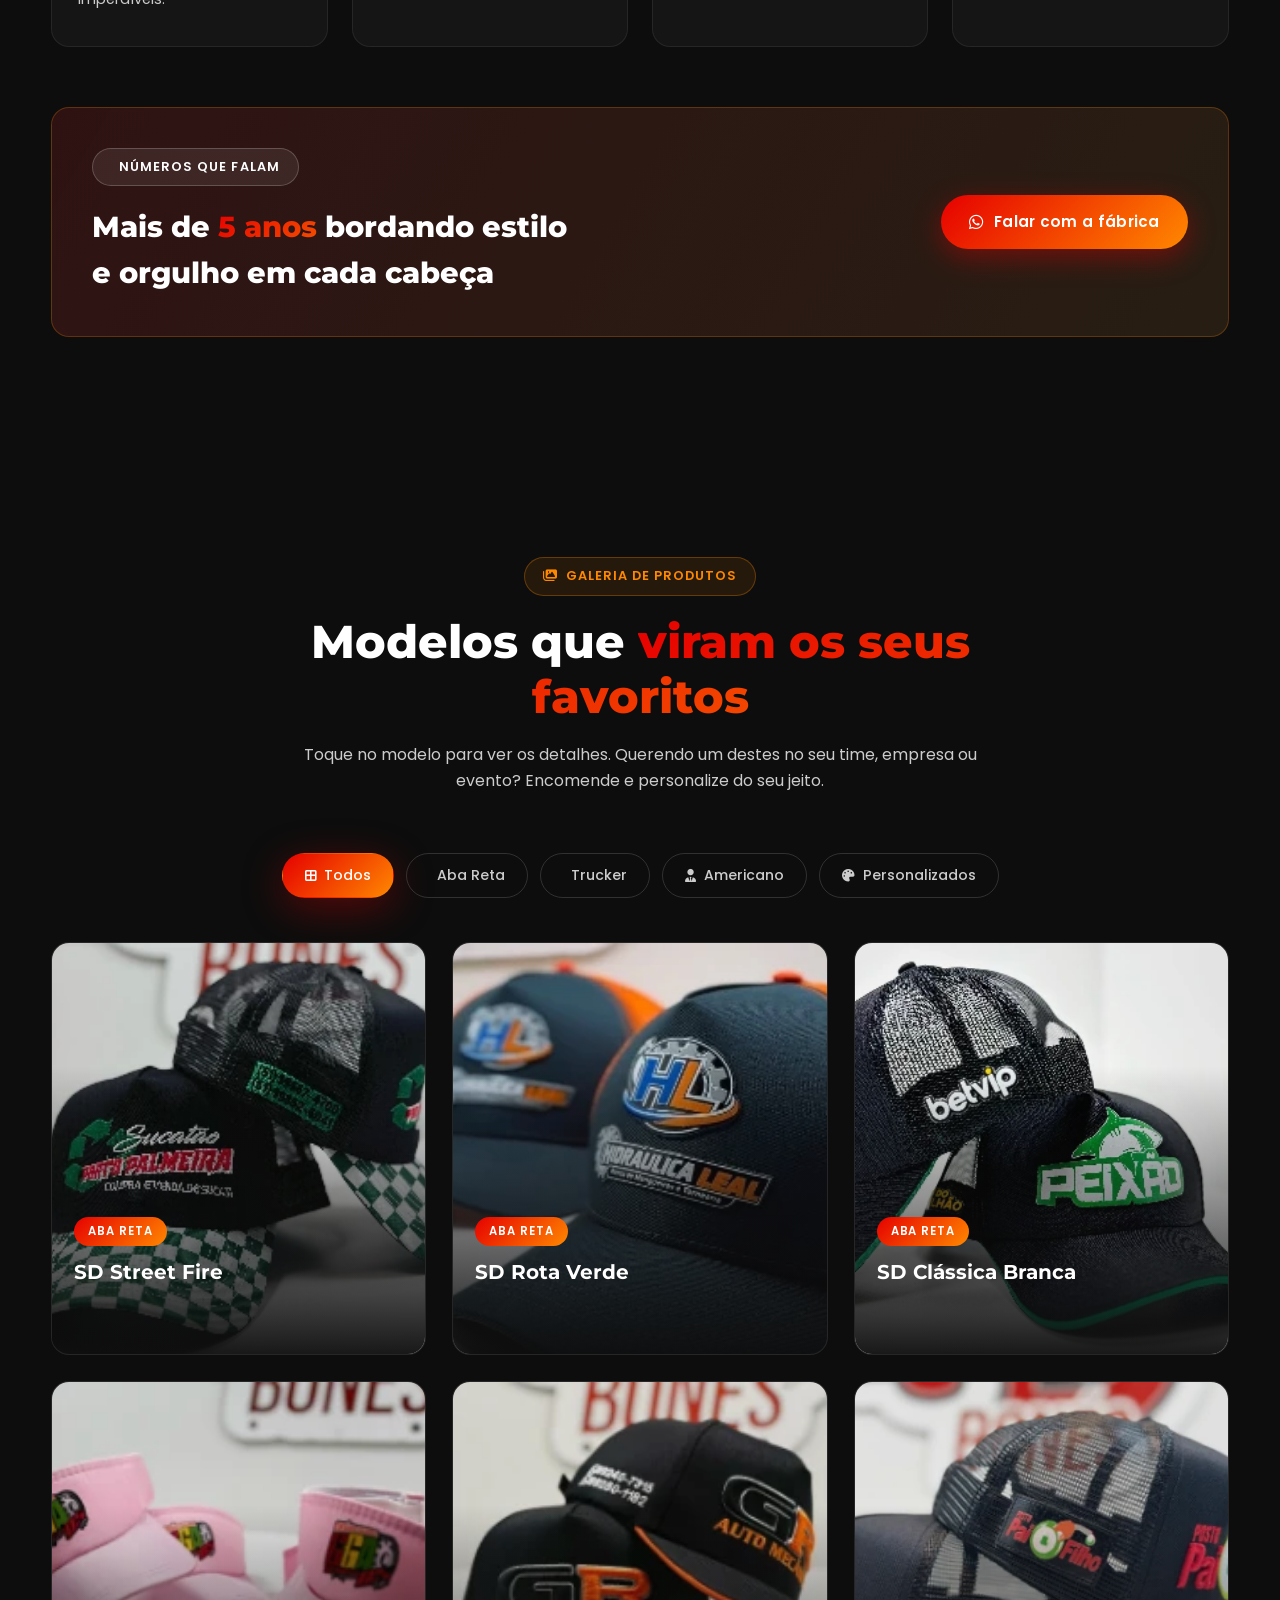
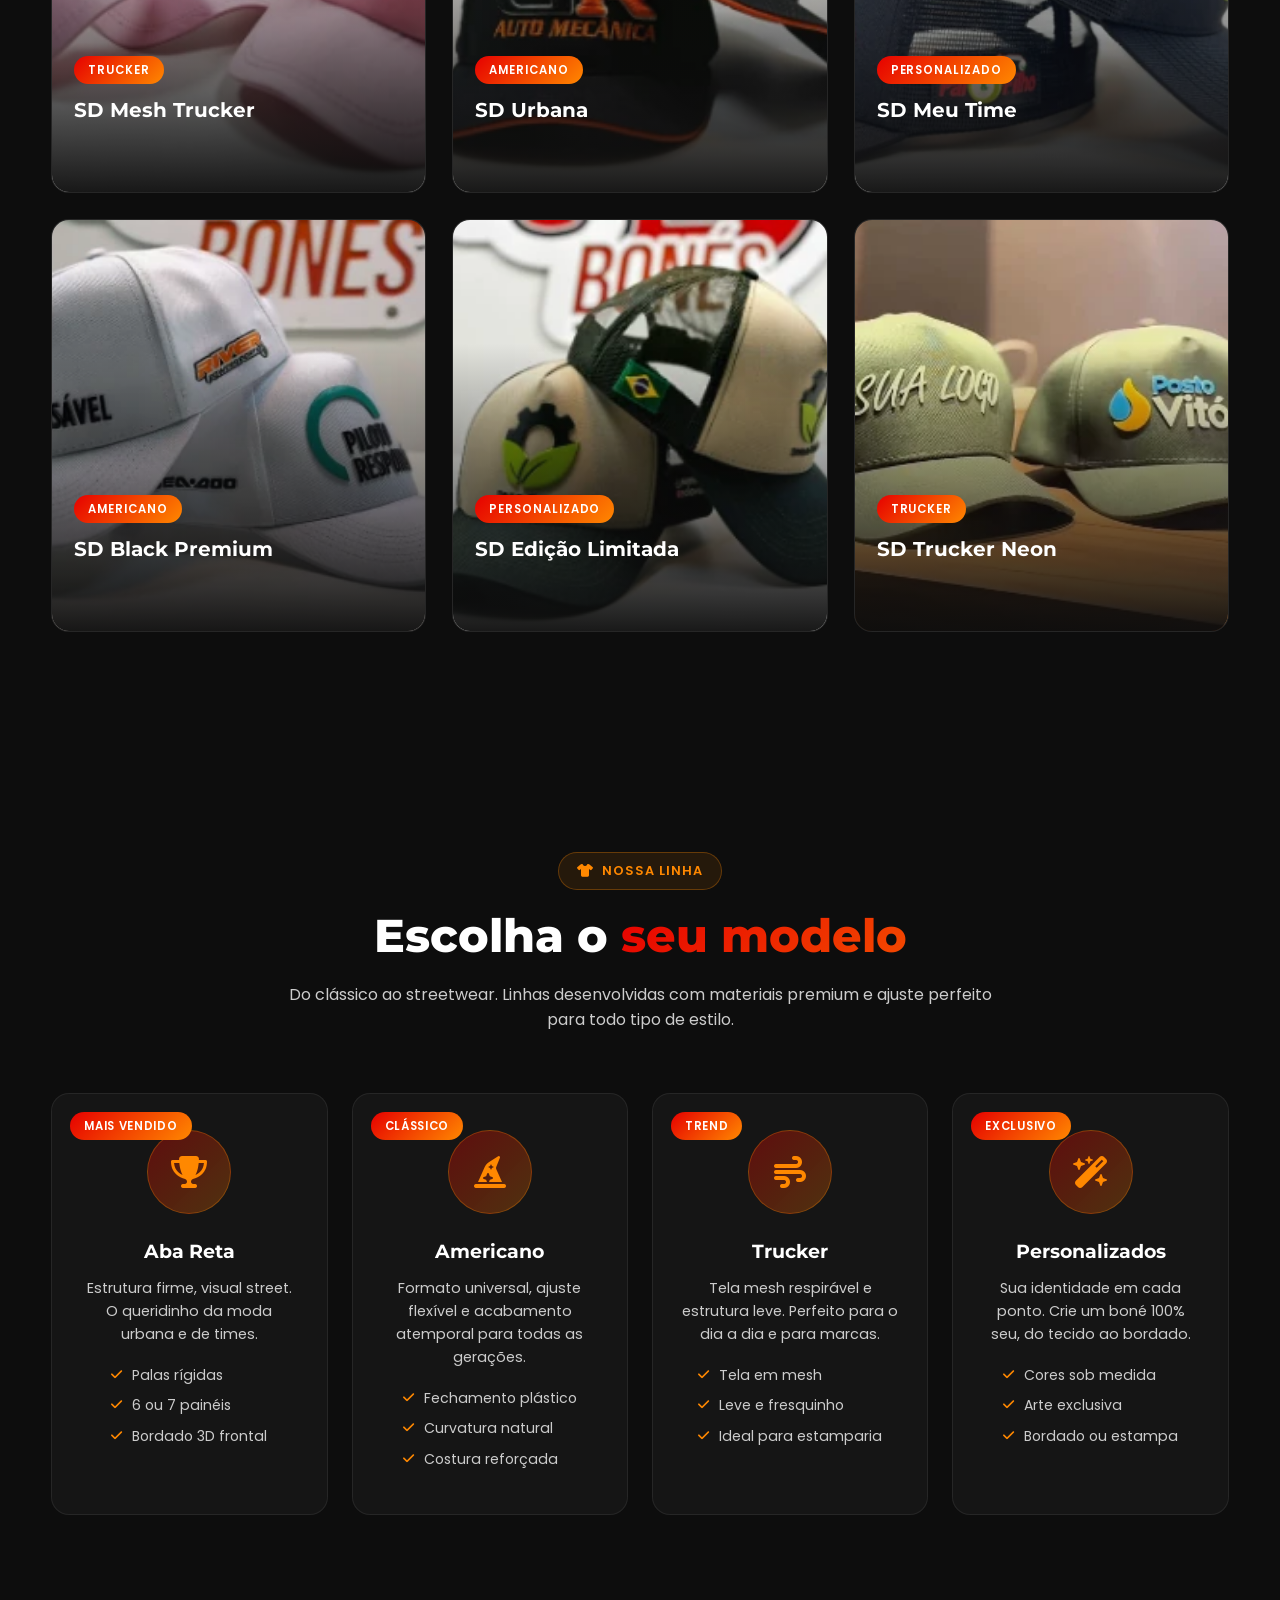
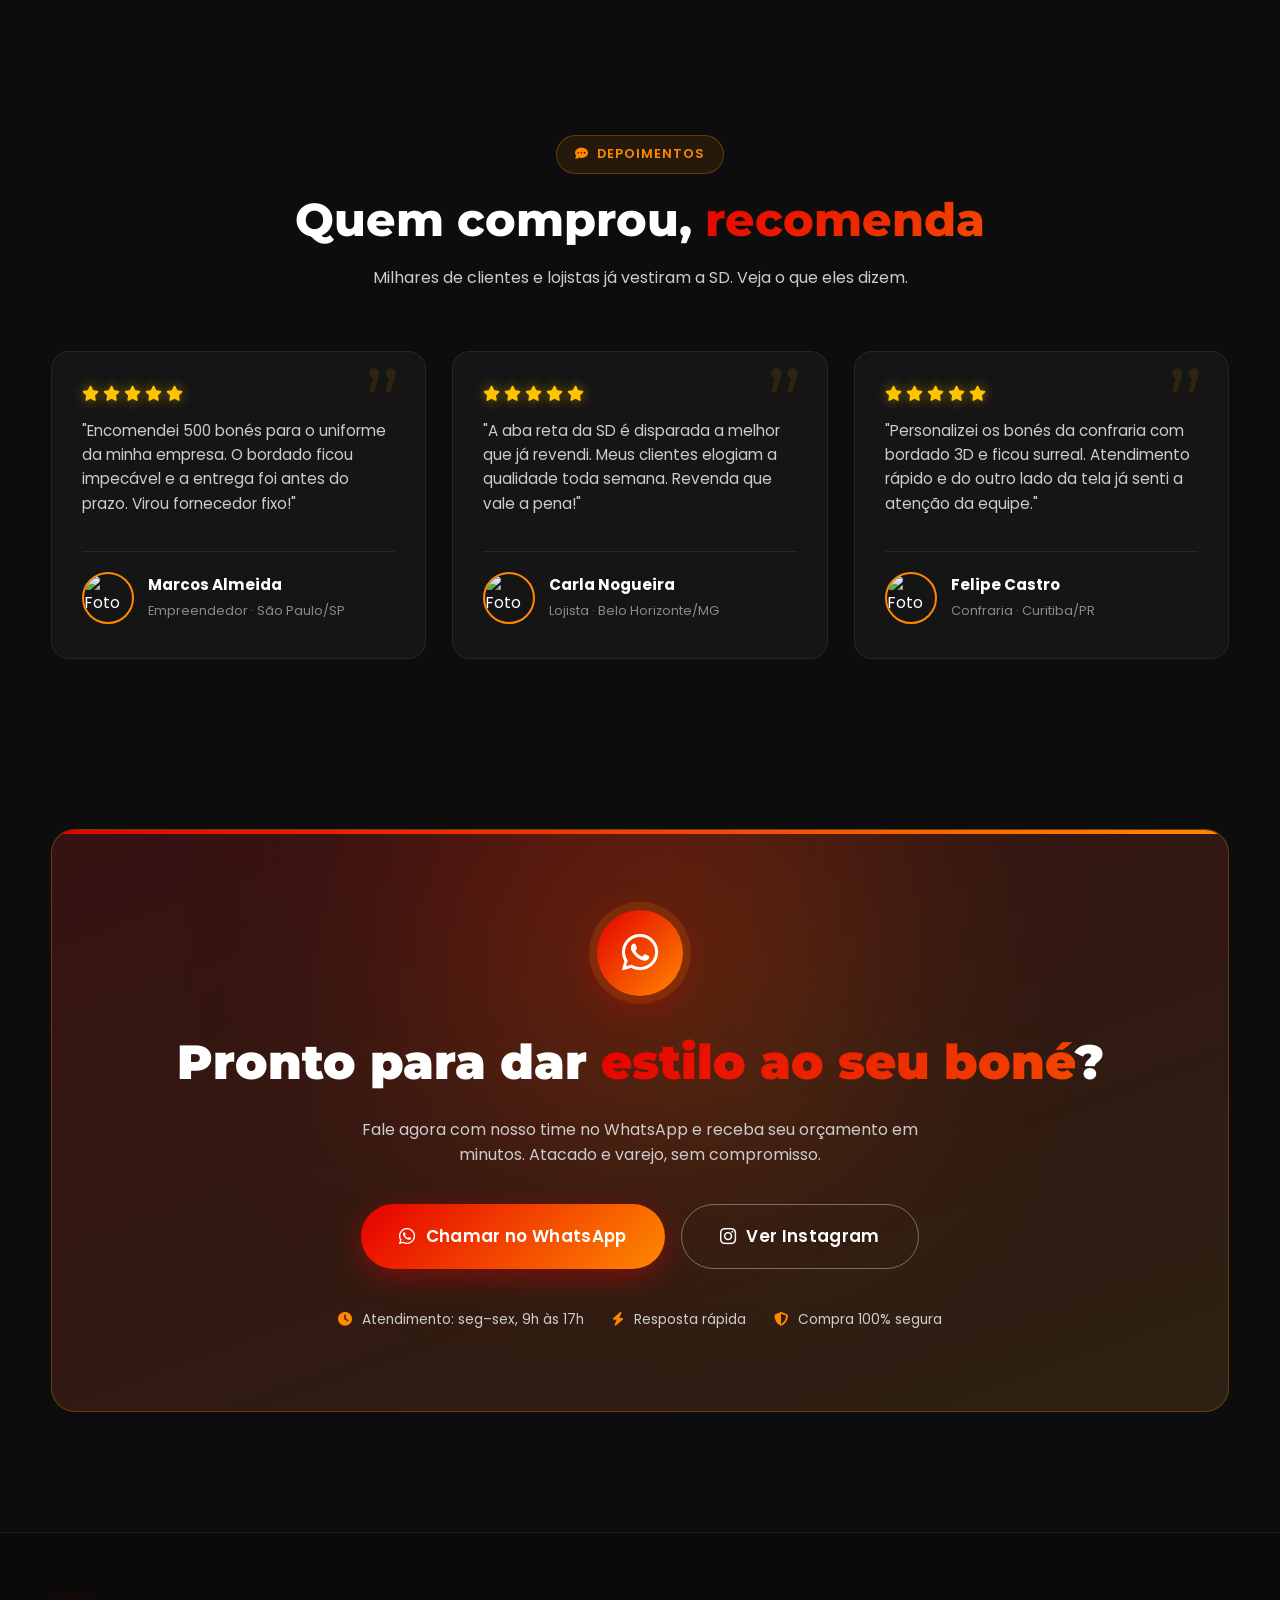
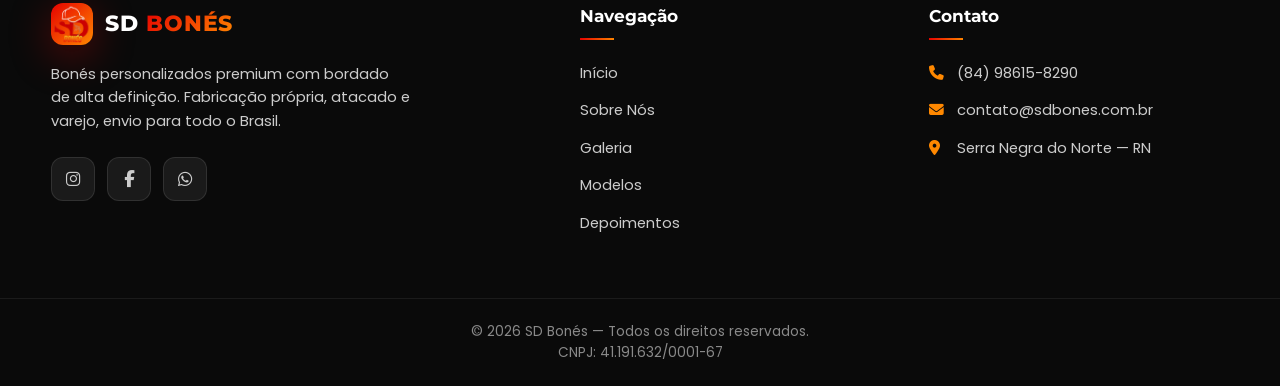
==== commit 97a0e774: "Hospeda imagens localmente em WebP (remover dependencia do ImgBB e acelerar carregamento)" ====
--- a/index.html
+++ b/index.html
@@ -5,12 +5,15 @@
     <meta name="viewport" content="width=device-width, initial-scale=1.0">
     <title>SD Bonés — Bonés Personalizados Premium</title>
     <meta name="description" content="SD Bonés: fábrica de bonés personalizados, estilosos e de alta qualidade. Atacado e varejo, envio para todo o Brasil. Faça seu orçamento no WhatsApp.">
-    <link rel="icon" href="data:image/svg+xml,<svg xmlns='http://www.w3.org/2000/svg' viewBox='0 0 100 100'><text y='.9em' font-size='90'>🧢</text></svg>">
+    <link rel="icon" href="/favicon.ico" sizes="any">
+    <link rel="icon" type="image/png" sizes="48x48" href="/favicon-48x48.png">
+    <link rel="icon" type="image/png" sizes="96x96" href="/favicon-96x96.png">
+    <link rel="icon" type="image/png" sizes="192x192" href="/favicon-192x192.png">
+    <link rel="apple-touch-icon" href="/favicon-192x192.png">
     <link rel="preconnect" href="https://fonts.googleapis.com">
     <link rel="preconnect" href="https://fonts.gstatic.com" crossorigin>
     <link href="https://fonts.googleapis.com/css2?family=Poppins:wght@300;400;500;600;700;800&family=Montserrat:wght@700;800;900&display=swap" rel="stylesheet">
     <link rel="stylesheet" href="https://cdnjs.cloudflare.com/ajax/libs/font-awesome/6.5.1/css/all.min.css">
-    <script src="https://cdn.jsdelivr.net/npm/sweetalert2@11"></script>
     <link rel="stylesheet" href="style.css">
 </head>
 <body>
@@ -27,7 +30,7 @@
     <header class="navbar" id="navbar">
         <nav class="nav-container">
             <a href="#inicio" class="brand" aria-label="SD Bonés — Início">
-                <span class="brand-icon"><img src="https://i.ibb.co/QvWr6qHB/Gemini-Generated-Image-k5nzqlk5nzqlk5nz-1.png"></i></span>
+                <span class="brand-icon"><img src="images/logo.webp" alt="Logo SD Bonés"></span>
                 <span class="brand-text">SD <span>BONÉS</span></span>
             </a>
 
@@ -93,7 +96,7 @@
 
             <div class="hero-visual reveal">
                 <div class="hero-card-glow"></div>
-                <video class="hero-img hero-video" src="videos/teste.mp4" poster="https://i.ibb.co/RG0pTcCv/Captura-de-tela-2026-08-04-175553.png" alt="Boné premium da SD Bonés" muted loop playsinline autoplay preload="none"></video>
+                <video class="hero-img hero-video" src="videos/teste.mp4" poster="images/hero-poster.webp" alt="Boné premium da SD Bonés" muted loop playsinline autoplay preload="none"></video>
                 <div class="hero-float-card float-card-1">
                     <span class="float-icon"><i class="fa-solid fa-award"></i></span>
                     <div>
@@ -340,7 +343,7 @@
         <div class="container footer-grid">
             <div class="footer-brand">
                 <a href="#inicio" class="brand">
-                    <span class="brand-icon"><img src="https://i.ibb.co/QvWr6qHB/Gemini-Generated-Image-k5nzqlk5nzqlk5nz-1.png"></span>
+                    <span class="brand-icon"><img src="images/logo.webp"></span>
                     <span class="brand-text">SD <span>BONÉS</span></span>
                 </a>
                 <p>Bonés personalizados premium com bordado de alta definição. Fabricação própria, atacado e varejo, envio para todo o Brasil.</p>
@@ -388,6 +391,22 @@
         <i class="fa-brands fa-whatsapp"></i>
     </a>
 
+    <!-- ===== LIGHTBOX GALERIA ===== -->
+    <div class="lightbox" id="lightbox" aria-hidden="true" role="dialog" aria-label="Visualização de produto">
+        <button class="lb-close" id="lbClose" aria-label="Fechar"><i class="fa-solid fa-xmark"></i></button>
+        <button class="lb-nav lb-prev" id="lbPrev" aria-label="Anterior"><i class="fa-solid fa-chevron-left"></i></button>
+        <button class="lb-nav lb-next" id="lbNext" aria-label="Próximo"><i class="fa-solid fa-chevron-right"></i></button>
+
+        <div class="lb-bg" id="lbBg"></div>
+        <img class="lb-image" id="lbImage" src="" alt="">
+
+        <div class="lb-counter" id="lbCounter">1 / 9</div>
+
+        <button class="btn-order lb-order" id="lbOrder">
+            <i class="fa-brands fa-whatsapp"></i> Encomendar este modelo
+        </button>
+    </div>
+
     <script src="script.js"></script>
 </body>
 </html>
--- a/style.css
+++ b/style.css
@@ -933,6 +933,151 @@
     transform: translateY(-2px);
 }
 
+/* ---------- Lightbox Galeria (full screen) ---------- */
+.lightbox {
+    position: fixed;
+    inset: 0;
+    z-index: 2000;
+    background: #000;
+    opacity: 0;
+    visibility: hidden;
+    transition: opacity 0.35s ease, visibility 0.35s ease;
+}
+
+.lightbox.open {
+    opacity: 1;
+    visibility: visible;
+}
+
+.lb-bg {
+    position: absolute;
+    inset: 0;
+    background-size: cover;
+    background-position: center;
+    filter: blur(45px) brightness(0.4) saturate(1.2);
+    transform: scale(1.15);
+    transition: background-image 0.4s ease;
+}
+
+.lb-image {
+    position: absolute;
+    inset: 0;
+    width: 100%;
+    height: 100%;
+    object-fit: contain;
+    animation: lbZoom 0.5s cubic-bezier(0.25, 0.46, 0.45, 0.94);
+}
+
+@keyframes lbZoom {
+    from { opacity: 0; transform: scale(1.04); }
+    to { opacity: 1; transform: scale(1); }
+}
+
+.lightbox::after {
+    content: '';
+    position: absolute;
+    inset: 0;
+    background: linear-gradient(to top, rgba(0, 0, 0, 0.75) 0%, transparent 28%),
+                linear-gradient(to bottom, rgba(0, 0, 0, 0.55) 0%, transparent 20%);
+    pointer-events: none;
+}
+
+.lb-close {
+    position: absolute;
+    top: 22px;
+    right: 26px;
+    z-index: 10;
+    width: 46px;
+    height: 46px;
+    border-radius: 50%;
+    border: 1.5px solid rgba(255, 255, 255, 0.35);
+    background: rgba(0, 0, 0, 0.4);
+    backdrop-filter: blur(8px);
+    -webkit-backdrop-filter: blur(8px);
+    color: var(--white);
+    font-size: 1.15rem;
+    cursor: pointer;
+    transition: var(--transition);
+    display: grid;
+    place-items: center;
+}
+
+.lb-close:hover {
+    background: var(--red);
+    border-color: var(--red);
+    transform: rotate(90deg);
+}
+
+.lb-nav {
+    position: absolute;
+    top: 50%;
+    transform: translateY(-50%);
+    z-index: 10;
+    width: 56px;
+    height: 56px;
+    border-radius: 50%;
+    border: 1.5px solid rgba(255, 255, 255, 0.35);
+    background: rgba(0, 0, 0, 0.4);
+    backdrop-filter: blur(8px);
+    -webkit-backdrop-filter: blur(8px);
+    color: var(--white);
+    font-size: 1.3rem;
+    cursor: pointer;
+    transition: var(--transition);
+    display: grid;
+    place-items: center;
+}
+
+.lb-nav:hover {
+    background: var(--gradient);
+    border-color: transparent;
+    box-shadow: 0 8px 26px rgba(230, 0, 0, 0.45);
+    transform: translateY(-50%) scale(1.08);
+}
+
+.lb-prev { left: 26px; }
+.lb-next { right: 26px; }
+
+.lb-counter {
+    position: absolute;
+    top: 26px;
+    left: 26px;
+    z-index: 10;
+    padding: 7px 16px;
+    border-radius: 50px;
+    border: 1px solid rgba(255, 255, 255, 0.25);
+    background: rgba(0, 0, 0, 0.4);
+    backdrop-filter: blur(8px);
+    -webkit-backdrop-filter: blur(8px);
+    font-size: 0.85rem;
+    font-weight: 600;
+    letter-spacing: 0.05em;
+    color: var(--white);
+}
+
+.lb-order {
+    position: absolute;
+    bottom: 30px;
+    left: 50%;
+    transform: translateX(-50%);
+    z-index: 10;
+    padding: 15px 34px;
+    font-size: 1rem;
+}
+
+.lb-order:hover {
+    transform: translateX(-50%) translateY(-3px);
+}
+
+@media (max-width: 640px) {
+    .lb-close { top: 14px; right: 14px; width: 42px; height: 42px; }
+    .lb-nav { width: 46px; height: 46px; font-size: 1.1rem; }
+    .lb-prev { left: 12px; }
+    .lb-next { right: 12px; }
+    .lb-counter { top: 16px; left: 14px; font-size: 0.78rem; }
+    .lb-order { bottom: 20px; padding: 14px 24px; font-size: 0.92rem; width: calc(100% - 32px); }
+}
+
 @keyframes fadeInUp {
     from { opacity: 0; transform: translateY(30px); }
     to { opacity: 1; transform: translateY(0); }
